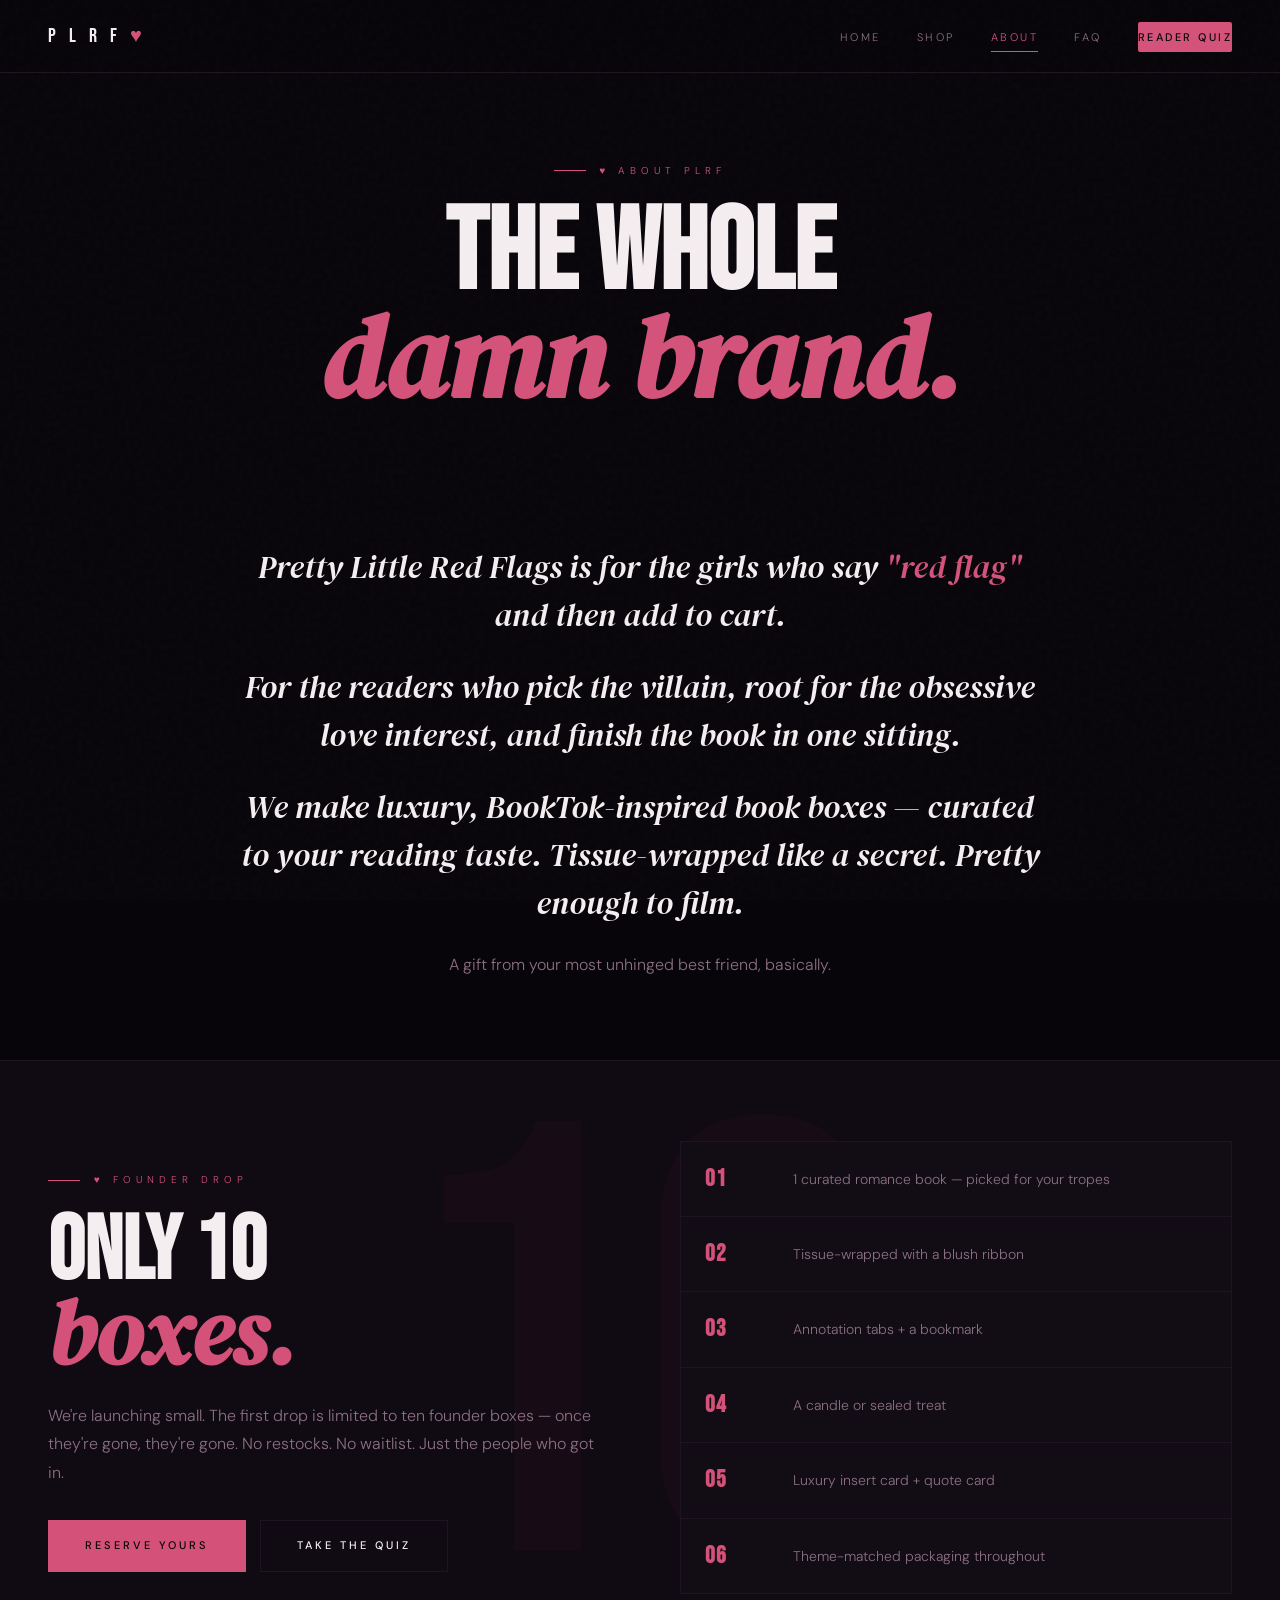
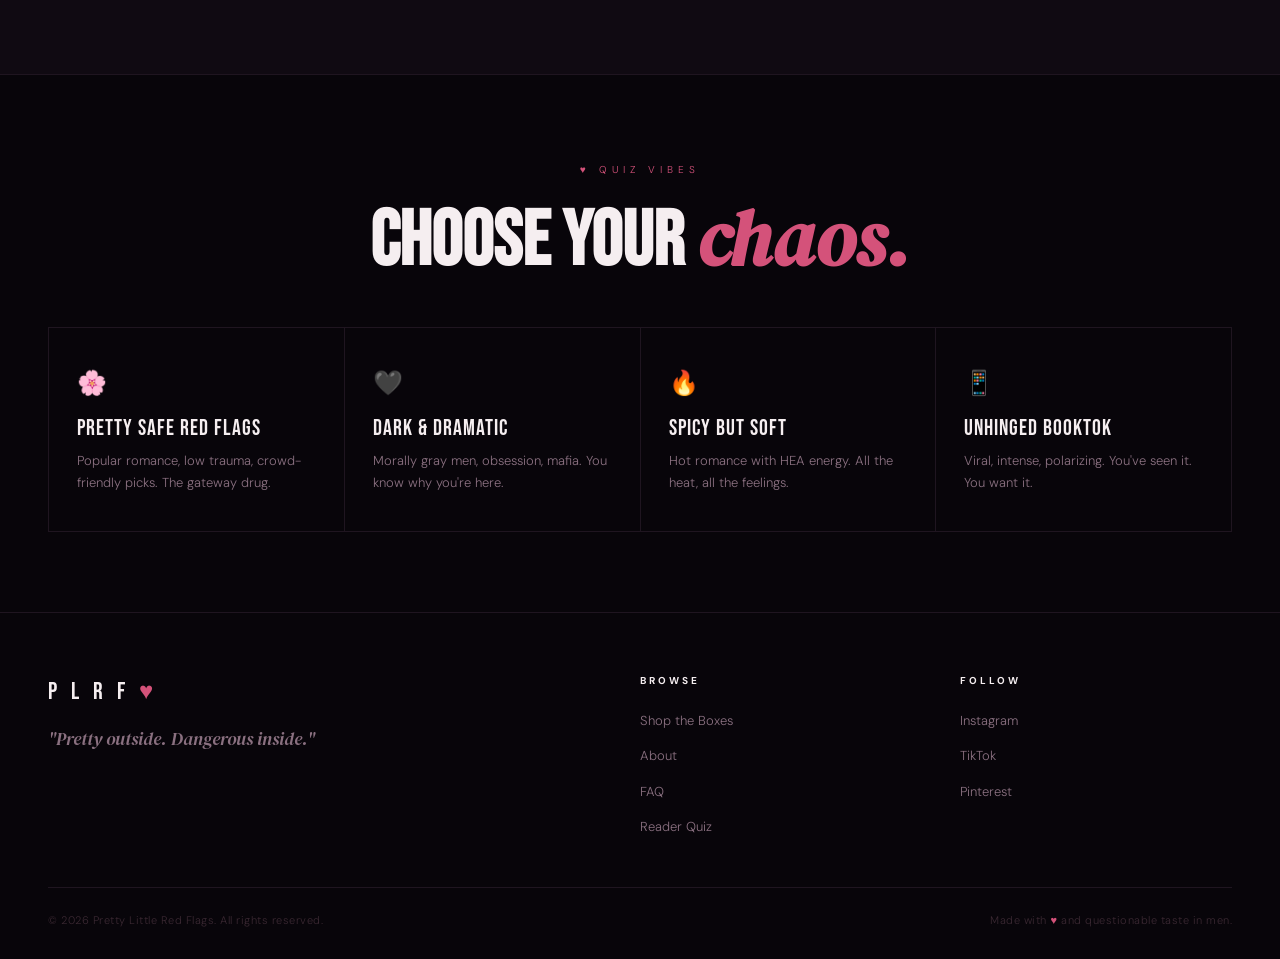
==== about.html @ 076de138 "Add files via upload" ====
<!DOCTYPE html>
<html lang="en">
<head>
<meta charset="UTF-8">
<meta name="viewport" content="width=device-width, initial-scale=1.0">
<title>About — Pretty Little Red Flags</title>
<link rel="preconnect" href="https://fonts.googleapis.com">
<link href="https://fonts.googleapis.com/css2?family=Bebas+Neue&family=DM+Serif+Display:ital@0;1&family=DM+Sans:wght@300;400;500&display=swap" rel="stylesheet">
<link rel="stylesheet" href="styles.css">
<style>
.page-head{
  padding:80px 48px 48px;
  text-align:center;
}
.page-head h1{
  font-family:'Bebas Neue',sans-serif;
  font-size:clamp(56px,9vw,130px);
  line-height:0.9;
  margin-bottom:20px;
}
.page-head h1 em{
  font-family:'DM Serif Display',serif;
  font-style:italic;
  color:var(--rose);
}

/* MANIFESTO */
.manifesto{
  padding:60px 48px 80px;
  max-width:900px;
  margin:0 auto;
  text-align:center;
}
.manifesto p{
  font-family:'DM Serif Display',serif;
  font-style:italic;
  font-size:clamp(22px,2.6vw,32px);
  line-height:1.5;
  color:var(--cream);
  margin-bottom:24px;
}
.manifesto p:last-child{
  margin-bottom:0;
  font-style:normal;
  font-family:'DM Sans',sans-serif;
  font-size:16px;
  color:var(--muted);
  line-height:1.8;
}
.manifesto .accent{color:var(--rose);}

/* FOUNDER DROP BLOCK */
.founder-drop{
  background:var(--deep);
  border-top:1px solid var(--border);
  border-bottom:1px solid var(--border);
  padding:80px 48px;
  position:relative;
  overflow:hidden;
}
.founder-drop::before{
  content:'10';
  position:absolute;
  top:50%;
  left:50%;
  transform:translate(-50%,-50%);
  font-family:'Bebas Neue',sans-serif;
  font-size:48vw;
  line-height:1;
  color:rgba(212,82,122,0.03);
  pointer-events:none;
  user-select:none;
}
.fd-grid{
  display:grid;
  grid-template-columns:1fr 1fr;
  gap:80px;
  align-items:center;
  max-width:1300px;
  margin:0 auto;
  position:relative;
  z-index:1;
}
.fd-left h2{
  font-family:'Bebas Neue',sans-serif;
  font-size:clamp(48px,7vw,100px);
  line-height:0.9;
  margin-bottom:24px;
}
.fd-left h2 em{
  font-family:'DM Serif Display',serif;
  font-style:italic;
  color:var(--rose);
}
.fd-left .eyebrow{margin-bottom:24px;}
.fd-right{
  display:flex;
  flex-direction:column;
  gap:0;
  background:var(--card);
  border:1px solid var(--border);
}
.fd-row{
  padding:18px 24px;
  border-bottom:1px solid var(--border);
  display:flex;
  align-items:center;
  gap:18px;
}
.fd-row:last-child{border-bottom:none;}
.fd-row strong{
  font-family:'Bebas Neue',sans-serif;
  font-size:24px;
  color:var(--rose);
  letter-spacing:1px;
  min-width:70px;
}
.fd-row span{font-size:14px;color:var(--muted);}
.fd-cta{
  margin-top:32px;
  display:flex;
  gap:14px;
  flex-wrap:wrap;
}

/* VIBES */
.vibes{
  padding:80px 48px;
  text-align:center;
}
.vibes-head{margin-bottom:48px;}
.vibes-head .eyebrow{justify-content:center;}
.vibes-head .eyebrow::before{display:none;}
.vibes-grid{
  display:grid;
  grid-template-columns:repeat(4,1fr);
  gap:1px;
  background:var(--border);
  border:1px solid var(--border);
  max-width:1300px;
  margin:0 auto;
}
.vibe{
  background:var(--black);
  padding:36px 28px;
  text-align:left;
  transition:background 0.3s;
}
.vibe:hover{background:var(--deep);}
.vibe-icon{font-size:24px;margin-bottom:16px;}
.vibe-name{
  font-family:'Bebas Neue',sans-serif;
  font-size:22px;
  letter-spacing:1px;
  color:var(--cream);
  margin-bottom:10px;
  line-height:1;
}
.vibe-desc{font-size:13px;color:var(--muted);line-height:1.7;}

@media(max-width:900px){
  .page-head{padding:60px 24px 36px;}
  .manifesto{padding:48px 24px 60px;}
  .founder-drop{padding:60px 24px;}
  .fd-grid{grid-template-columns:1fr;gap:40px;}
  .fd-cta{flex-direction:column;}
  .fd-cta .btn{width:100%;}
  .vibes{padding:60px 24px;}
  .vibes-grid{grid-template-columns:1fr 1fr;}
}
@media(max-width:540px){
  .vibes-grid{grid-template-columns:1fr;}
}
</style>
</head>
<body>

<!-- NAV -->
<nav>
  <a href="index.html" class="logo">P L R F <span>♥</span></a>
  <ul class="nav-links" id="navLinks">
    <li><a href="index.html">Home</a></li>
    <li><a href="shop.html">Shop</a></li>
    <li><a href="about.html" class="active">About</a></li>
    <li><a href="faq.html">FAQ</a></li>
    <li><a href="https://docs.google.com/forms/d/e/1FAIpQLScLwkp5CEnkWy2M5h3ANWMDHqJUSgfdDurWJd3l76dX6Gk52w/viewform" target="_blank" class="nav-cta">Reader Quiz</a></li>
  </ul>
  <div class="nav-burger" id="navBurger"><span></span><span></span><span></span></div>
</nav>

<main>

<!-- PAGE HEAD -->
<section class="page-head">
  <div class="eyebrow" style="justify-content:center;">♥ About PLRF</div>
  <h1>The whole<br><em>damn brand.</em></h1>
</section>

<!-- MANIFESTO -->
<section class="manifesto">
  <p>Pretty Little Red Flags is for the girls who say <span class="accent">"red flag"</span> and then add to cart.</p>
  <p>For the readers who pick the villain, root for the obsessive love interest, and finish the book in one sitting.</p>
  <p>We make luxury, BookTok-inspired book boxes — curated to your reading taste. Tissue-wrapped like a secret. Pretty enough to film.</p>
  <p>A gift from your most unhinged best friend, basically.</p>
</section>

<!-- FOUNDER DROP -->
<section class="founder-drop">
  <div class="fd-grid">
    <div class="fd-left">
      <div class="eyebrow">♥ Founder Drop</div>
      <h2>Only 10<br><em>boxes.</em></h2>
      <p class="lead">We're launching small. The first drop is limited to ten founder boxes — once they're gone, they're gone. No restocks. No waitlist. Just the people who got in.</p>
      <div class="fd-cta">
        <a href="shop.html" class="btn btn-rose">Reserve Yours</a>
        <a href="https://docs.google.com/forms/d/e/1FAIpQLScLwkp5CEnkWy2M5h3ANWMDHqJUSgfdDurWJd3l76dX6Gk52w/viewform" target="_blank" class="btn btn-line">Take the Quiz</a>
      </div>
    </div>
    <div class="fd-right">
      <div class="fd-row"><strong>01</strong><span>1 curated romance book — picked for your tropes</span></div>
      <div class="fd-row"><strong>02</strong><span>Tissue-wrapped with a blush ribbon</span></div>
      <div class="fd-row"><strong>03</strong><span>Annotation tabs + a bookmark</span></div>
      <div class="fd-row"><strong>04</strong><span>A candle or sealed treat</span></div>
      <div class="fd-row"><strong>05</strong><span>Luxury insert card + quote card</span></div>
      <div class="fd-row"><strong>06</strong><span>Theme-matched packaging throughout</span></div>
    </div>
  </div>
</section>

<!-- VIBES / QUIZ CATEGORIES -->
<section class="vibes">
  <div class="vibes-head">
    <div class="eyebrow">♥ Quiz Vibes</div>
    <h2 class="title">Choose your <em>chaos.</em></h2>
  </div>
  <div class="vibes-grid">
    <div class="vibe">
      <div class="vibe-icon">🌸</div>
      <div class="vibe-name">Pretty Safe Red Flags</div>
      <p class="vibe-desc">Popular romance, low trauma, crowd-friendly picks. The gateway drug.</p>
    </div>
    <div class="vibe">
      <div class="vibe-icon">🖤</div>
      <div class="vibe-name">Dark &amp; Dramatic</div>
      <p class="vibe-desc">Morally gray men, obsession, mafia. You know why you're here.</p>
    </div>
    <div class="vibe">
      <div class="vibe-icon">🔥</div>
      <div class="vibe-name">Spicy but Soft</div>
      <p class="vibe-desc">Hot romance with HEA energy. All the heat, all the feelings.</p>
    </div>
    <div class="vibe">
      <div class="vibe-icon">📱</div>
      <div class="vibe-name">Unhinged BookTok</div>
      <p class="vibe-desc">Viral, intense, polarizing. You've seen it. You want it.</p>
    </div>
  </div>
</section>

</main>

<!-- FOOTER -->
<footer>
  <div class="footer-top">
    <div>
      <div class="footer-logo">P L R F <span>♥</span></div>
      <p class="footer-tag">"Pretty outside. Dangerous inside."</p>
    </div>
    <div class="footer-col">
      <h4>Browse</h4>
      <ul>
        <li><a href="shop.html">Shop the Boxes</a></li>
        <li><a href="about.html">About</a></li>
        <li><a href="faq.html">FAQ</a></li>
        <li><a href="https://docs.google.com/forms/d/e/1FAIpQLScLwkp5CEnkWy2M5h3ANWMDHqJUSgfdDurWJd3l76dX6Gk52w/viewform" target="_blank">Reader Quiz</a></li>
      </ul>
    </div>
    <div class="footer-col">
      <h4>Follow</h4>
      <ul>
        <li><a href="https://instagram.com" target="_blank">Instagram</a></li>
        <li><a href="https://tiktok.com" target="_blank">TikTok</a></li>
        <li><a href="https://pinterest.com" target="_blank">Pinterest</a></li>
      </ul>
    </div>
  </div>
  <div class="footer-bottom">
    <p>© 2026 Pretty Little Red Flags. All rights reserved.</p>
    <p>Made with <span class="rose">♥</span> and questionable taste in men.</p>
  </div>
</footer>

<script>
  const burger = document.getElementById('navBurger');
  const links = document.getElementById('navLinks');
  burger?.addEventListener('click', () => {
    burger.classList.toggle('open');
    links.classList.toggle('open');
  });
</script>
</body>
</html>
---- styles.css ----
/* ════════════════════════════════════════════════
   PRETTY LITTLE RED FLAGS — Shared Design System
   ════════════════════════════════════════════════ */

*,*::before,*::after{margin:0;padding:0;box-sizing:border-box;}
:root{
  --black:#08050a;
  --deep:#100a12;
  --rose:#d4527a;
  --hot:#e8688a;
  --blush:#f2b8c8;
  --gold:#c8a055;
  --cream:#f5eef0;
  --muted:#8a7080;
  --border:#1f1520;
  --card:#120c14;
}
html{scroll-behavior:smooth;}
body{
  background:var(--black);
  color:var(--cream);
  font-family:'DM Sans',sans-serif;
  font-weight:300;
  overflow-x:hidden;
  line-height:1.6;
  min-height:100vh;
  display:flex;
  flex-direction:column;
}

/* grain */
body::after{
  content:'';
  position:fixed;
  inset:0;
  background-image:url("data:image/svg+xml,%3Csvg viewBox='0 0 200 200' xmlns='http://www.w3.org/2000/svg'%3E%3Cfilter id='n'%3E%3CfeTurbulence type='fractalNoise' baseFrequency='0.85' numOctaves='4' stitchTiles='stitch'/%3E%3C/filter%3E%3Crect width='100%25' height='100%25' filter='url(%23n)' opacity='0.025'/%3E%3C/svg%3E");
  pointer-events:none;
  z-index:9999;
}

a{color:inherit;text-decoration:none;}

/* ── NAV ── */
nav{
  position:sticky;
  top:0;
  z-index:500;
  padding:20px 48px;
  display:flex;
  justify-content:space-between;
  align-items:center;
  background:rgba(8,5,10,0.92);
  backdrop-filter:blur(12px);
  border-bottom:1px solid var(--border);
}
.logo{
  font-family:'Bebas Neue',sans-serif;
  font-size:20px;
  letter-spacing:5px;
  color:var(--cream);
}
.logo span{color:var(--rose);}
.nav-links{
  display:flex;
  list-style:none;
  gap:36px;
  align-items:center;
}
.nav-links a{
  font-size:11px;
  letter-spacing:2.5px;
  text-transform:uppercase;
  color:var(--muted);
  transition:color 0.3s;
  position:relative;
  padding:8px 0;
}
.nav-links a:hover{color:var(--cream);}
.nav-links a.active{color:var(--rose);}
.nav-links a.active::after{
  content:'';
  position:absolute;
  bottom:0;
  left:0;
  right:0;
  height:1px;
  background:var(--rose);
}
.nav-cta{
  background:var(--rose);
  color:var(--black)!important;
  padding:11px 24px;
  font-weight:500;
  border-radius:2px;
  transition:background 0.3s;
}
.nav-cta:hover{background:var(--hot);}
.nav-burger{display:none;flex-direction:column;gap:5px;cursor:pointer;padding:8px;}
.nav-burger span{width:24px;height:1.5px;background:var(--cream);transition:all 0.3s;}

/* main */
main{flex:1;}

/* ── BUTTONS ── */
.btn{
  display:inline-block;
  padding:16px 36px;
  font-size:11px;
  letter-spacing:3px;
  text-transform:uppercase;
  font-weight:500;
  transition:all 0.3s;
  cursor:pointer;
  border:1.5px solid;
  font-family:'DM Sans',sans-serif;
  text-align:center;
}
.btn-rose{background:var(--rose);color:var(--black);border-color:var(--rose);}
.btn-rose:hover{background:transparent;color:var(--rose);}
.btn-line{background:transparent;color:var(--cream);border-color:var(--border);}
.btn-line:hover{border-color:var(--cream);}
.btn-gold{background:var(--gold);color:var(--black);border-color:var(--gold);}
.btn-gold:hover{background:transparent;color:var(--gold);}

/* ── SECTION & TYPE ── */
.eyebrow{
  font-size:10px;
  letter-spacing:5px;
  text-transform:uppercase;
  color:var(--rose);
  display:inline-flex;
  align-items:center;
  gap:14px;
  margin-bottom:24px;
}
.eyebrow::before{
  content:'';
  width:32px;
  height:1px;
  background:var(--rose);
  display:inline-block;
}
h1.display{
  font-family:'Bebas Neue',sans-serif;
  font-size:clamp(60px,11vw,180px);
  line-height:0.9;
  letter-spacing:-1px;
}
h1.display em{
  font-family:'DM Serif Display',serif;
  font-style:italic;
  color:var(--rose);
  display:block;
}
h2.title{
  font-family:'Bebas Neue',sans-serif;
  font-size:clamp(40px,6vw,80px);
  line-height:0.95;
  margin-bottom:20px;
}
h2.title em{
  font-family:'DM Serif Display',serif;
  font-style:italic;
  color:var(--rose);
}
.lead{
  font-size:16px;
  line-height:1.8;
  color:var(--muted);
  max-width:560px;
}
.lead strong{color:var(--cream);font-weight:400;}

/* ── FOOTER ── */
footer{
  border-top:1px solid var(--border);
  padding:60px 48px 30px;
  margin-top:auto;
}
.footer-top{
  display:grid;
  grid-template-columns:2fr 1fr 1fr;
  gap:48px;
  margin-bottom:48px;
}
.footer-logo{
  font-family:'Bebas Neue',sans-serif;
  font-size:24px;
  letter-spacing:5px;
  color:var(--cream);
  margin-bottom:14px;
}
.footer-logo span{color:var(--rose);}
.footer-tag{
  font-family:'DM Serif Display',serif;
  font-style:italic;
  font-size:18px;
  color:var(--muted);
  max-width:300px;
}
.footer-col h4{
  font-size:10px;
  letter-spacing:3px;
  text-transform:uppercase;
  color:var(--cream);
  margin-bottom:18px;
}
.footer-col ul{list-style:none;display:flex;flex-direction:column;gap:10px;}
.footer-col a{
  color:var(--muted);
  font-size:13px;
  transition:color 0.3s;
}
.footer-col a:hover{color:var(--cream);}
.footer-bottom{
  display:flex;
  justify-content:space-between;
  align-items:center;
  padding-top:24px;
  border-top:1px solid var(--border);
}
.footer-bottom p{
  font-size:11px;
  color:#3a2832;
  letter-spacing:0.5px;
}
.footer-bottom .rose{color:var(--rose);}

/* ── REVEAL ── */
.reveal{opacity:0;transform:translateY(28px);transition:opacity 0.8s ease,transform 0.8s ease;}
.reveal.visible{opacity:1;transform:translateY(0);}

/* ── RESPONSIVE ── */
@media(max-width:900px){
  nav{padding:16px 24px;}
  .nav-links{
    position:absolute;
    top:100%;
    left:0;
    right:0;
    background:var(--black);
    flex-direction:column;
    padding:0;
    gap:0;
    border-bottom:1px solid var(--border);
    transform:translateY(-100%);
    opacity:0;
    pointer-events:none;
    transition:all 0.3s;
  }
  .nav-links.open{transform:translateY(0);opacity:1;pointer-events:auto;}
  .nav-links li{width:100%;border-bottom:1px solid var(--border);}
  .nav-links li:last-child{border-bottom:none;}
  .nav-links a{display:block;padding:18px 24px;}
  .nav-links a.active::after{display:none;}
  .nav-cta{background:transparent!important;color:var(--rose)!important;padding:18px 24px!important;border-radius:0;}
  .nav-burger{display:flex;}
  .nav-burger.open span:nth-child(1){transform:rotate(45deg) translate(5px,5px);}
  .nav-burger.open span:nth-child(2){opacity:0;}
  .nav-burger.open span:nth-child(3){transform:rotate(-45deg) translate(5px,-5px);}

  footer{padding:48px 24px 24px;}
  .footer-top{grid-template-columns:1fr;gap:36px;}
  .footer-bottom{flex-direction:column;gap:12px;text-align:center;}

  h1.display{font-size:clamp(48px,13vw,84px);}
  h2.title{font-size:clamp(36px,8vw,56px);}
}
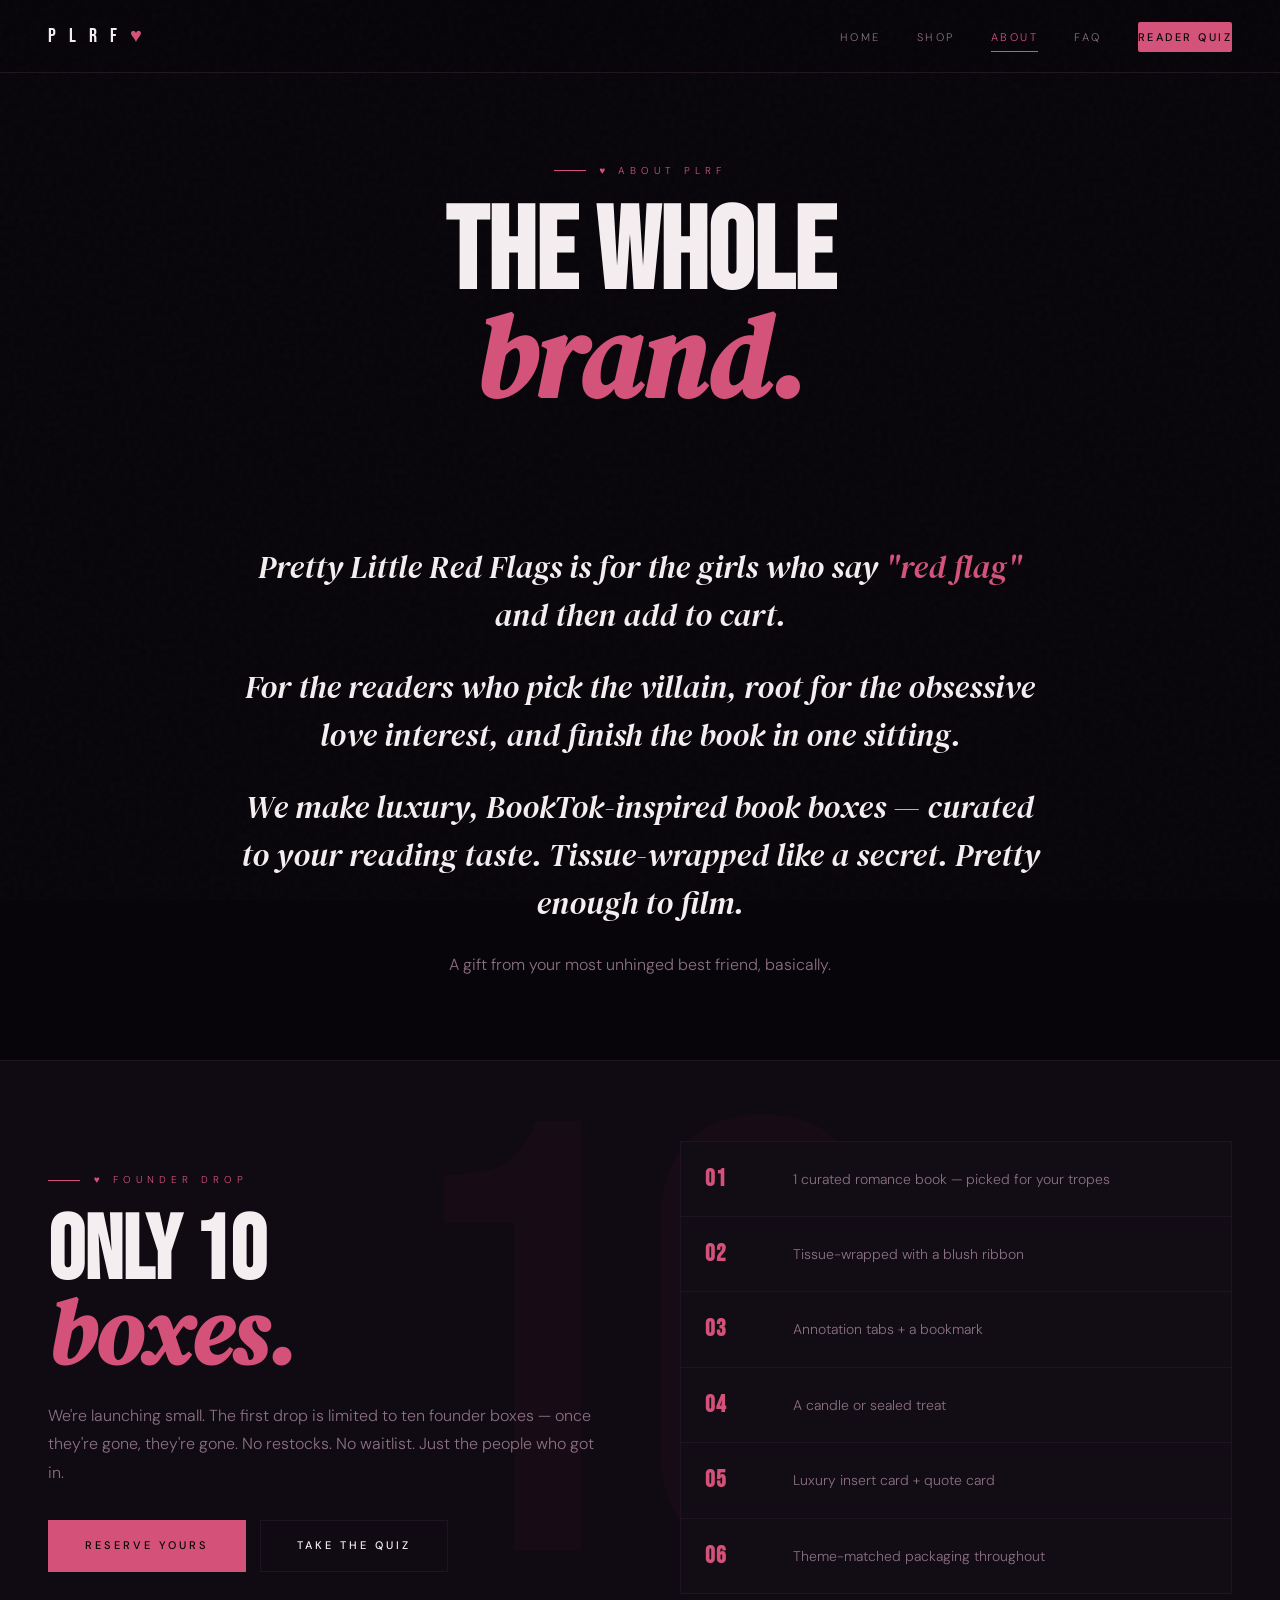
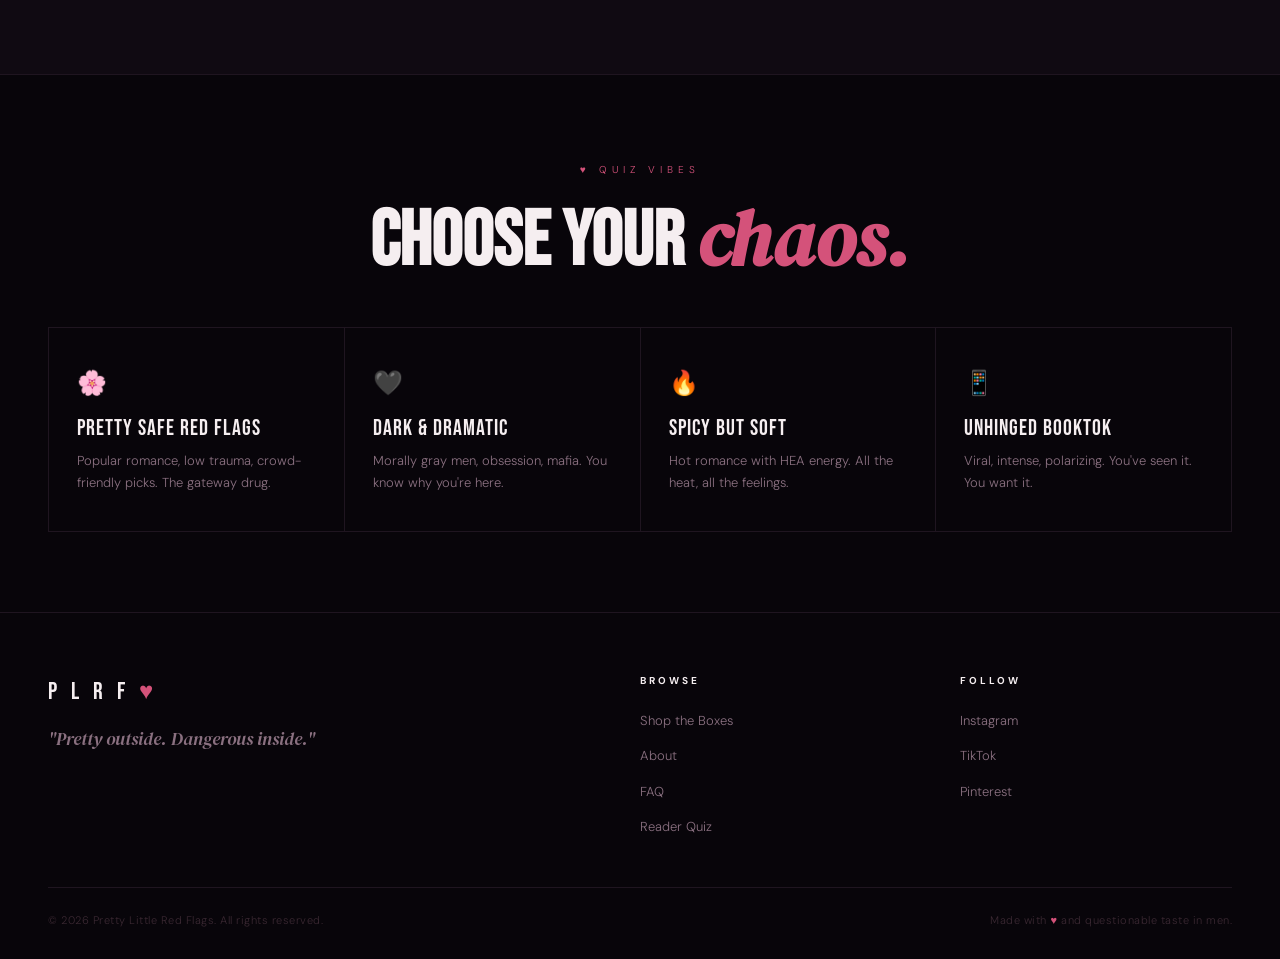
==== commit d4a0dd4c: "Add files via upload" ====
--- a/about.html
+++ b/about.html
@@ -193,7 +193,7 @@
 <!-- PAGE HEAD -->
 <section class="page-head">
   <div class="eyebrow" style="justify-content:center;">♥ About PLRF</div>
-  <h1>The whole<br><em>damn brand.</em></h1>
+  <h1>The whole<br><em>brand.</em></h1>
 </section>
 
 <!-- MANIFESTO -->
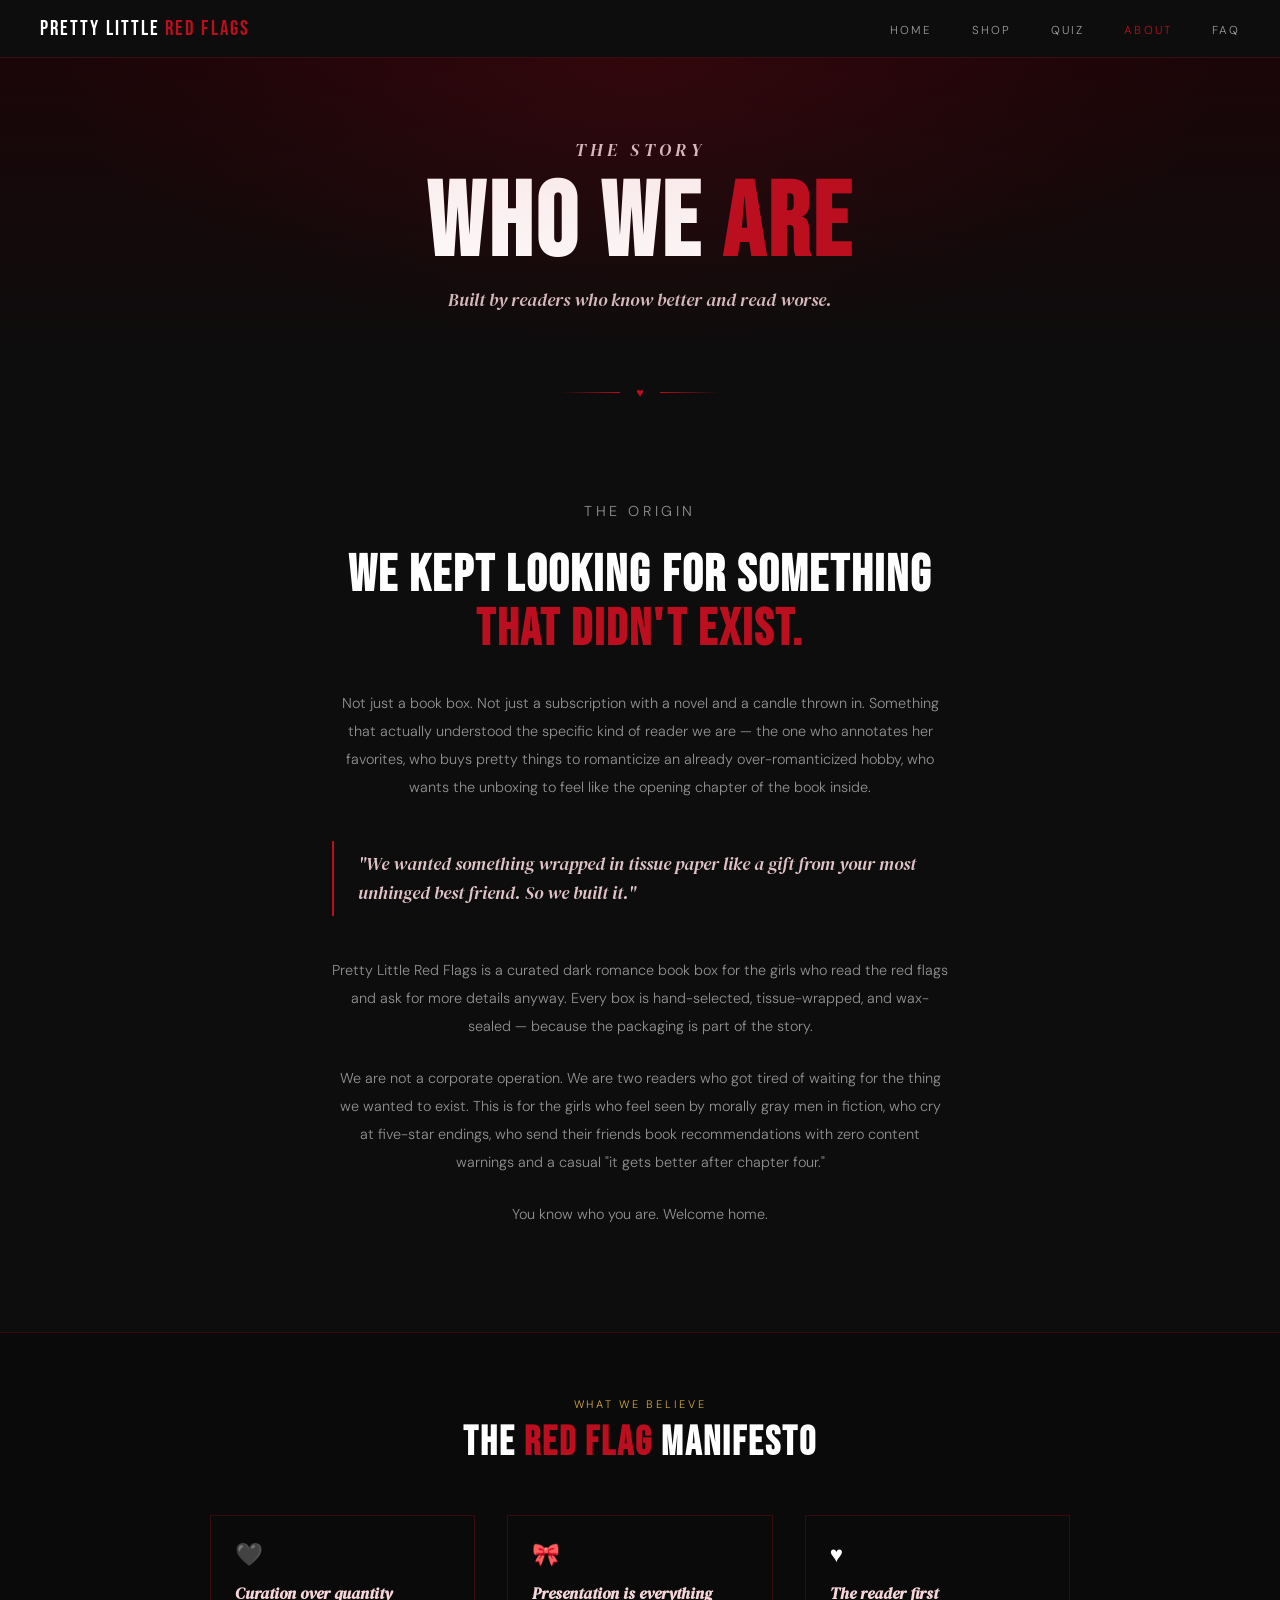
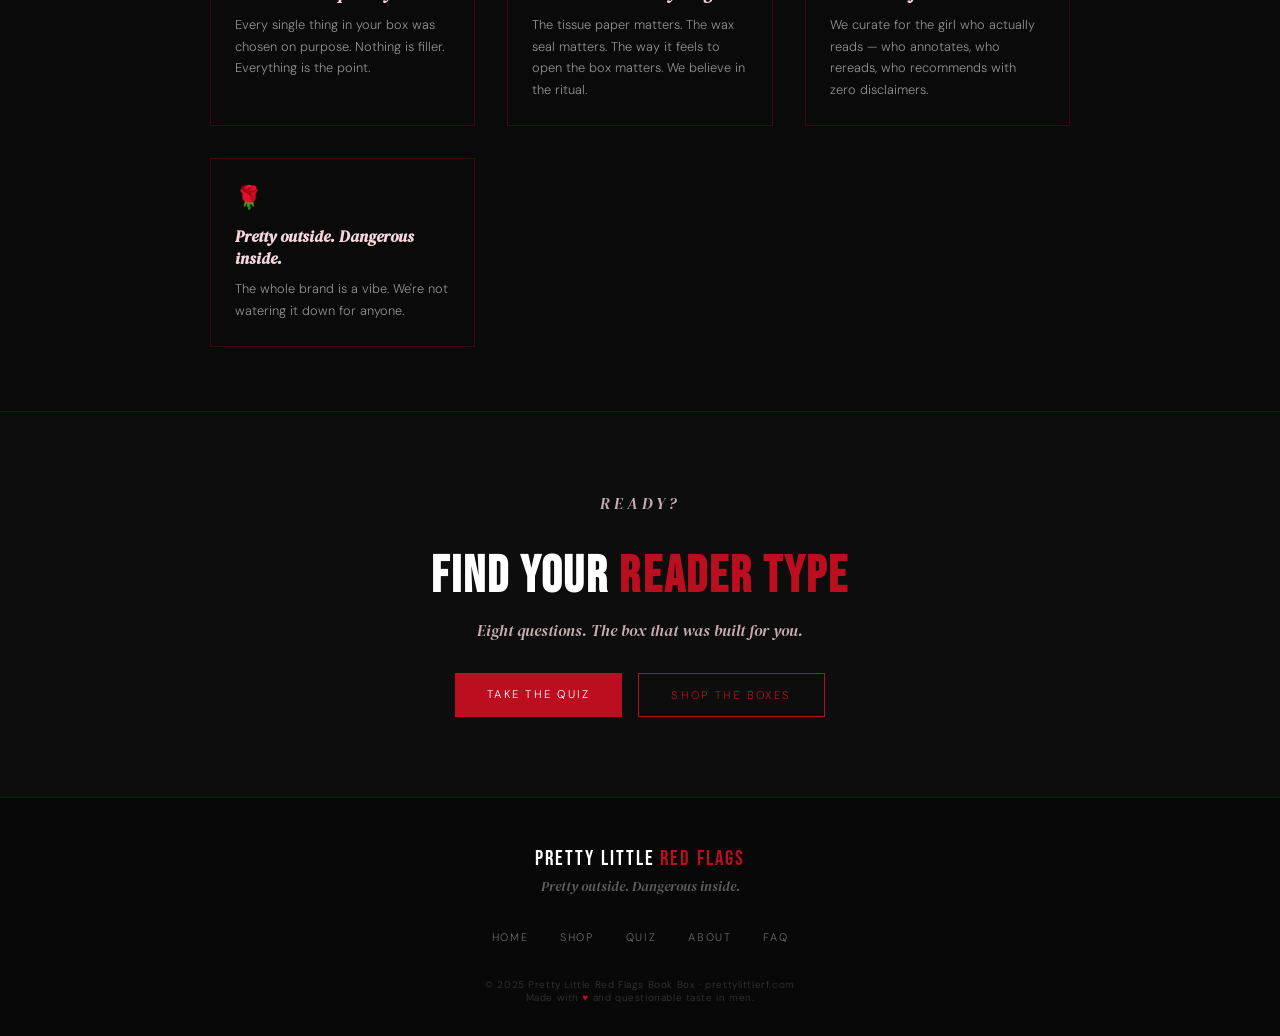
==== commit 441d2e48: "Add files via upload" ====
--- a/about.html
+++ b/about.html
@@ -1,293 +1,247 @@
 <!DOCTYPE html>
 <html lang="en">
 <head>
-<meta charset="UTF-8">
-<meta name="viewport" content="width=device-width, initial-scale=1.0">
-<title>About — Pretty Little Red Flags</title>
-<link rel="preconnect" href="https://fonts.googleapis.com">
-<link href="https://fonts.googleapis.com/css2?family=Bebas+Neue&family=DM+Serif+Display:ital@0;1&family=DM+Sans:wght@300;400;500&display=swap" rel="stylesheet">
-<link rel="stylesheet" href="styles.css">
-<style>
-.page-head{
-  padding:80px 48px 48px;
-  text-align:center;
-}
-.page-head h1{
-  font-family:'Bebas Neue',sans-serif;
-  font-size:clamp(56px,9vw,130px);
-  line-height:0.9;
-  margin-bottom:20px;
-}
-.page-head h1 em{
-  font-family:'DM Serif Display',serif;
-  font-style:italic;
-  color:var(--rose);
-}
-
-/* MANIFESTO */
-.manifesto{
-  padding:60px 48px 80px;
-  max-width:900px;
-  margin:0 auto;
-  text-align:center;
-}
-.manifesto p{
-  font-family:'DM Serif Display',serif;
-  font-style:italic;
-  font-size:clamp(22px,2.6vw,32px);
-  line-height:1.5;
-  color:var(--cream);
-  margin-bottom:24px;
-}
-.manifesto p:last-child{
-  margin-bottom:0;
-  font-style:normal;
-  font-family:'DM Sans',sans-serif;
-  font-size:16px;
-  color:var(--muted);
-  line-height:1.8;
-}
-.manifesto .accent{color:var(--rose);}
-
-/* FOUNDER DROP BLOCK */
-.founder-drop{
-  background:var(--deep);
-  border-top:1px solid var(--border);
-  border-bottom:1px solid var(--border);
-  padding:80px 48px;
-  position:relative;
-  overflow:hidden;
-}
-.founder-drop::before{
-  content:'10';
-  position:absolute;
-  top:50%;
-  left:50%;
-  transform:translate(-50%,-50%);
-  font-family:'Bebas Neue',sans-serif;
-  font-size:48vw;
-  line-height:1;
-  color:rgba(212,82,122,0.03);
-  pointer-events:none;
-  user-select:none;
-}
-.fd-grid{
-  display:grid;
-  grid-template-columns:1fr 1fr;
-  gap:80px;
-  align-items:center;
-  max-width:1300px;
-  margin:0 auto;
-  position:relative;
-  z-index:1;
-}
-.fd-left h2{
-  font-family:'Bebas Neue',sans-serif;
-  font-size:clamp(48px,7vw,100px);
-  line-height:0.9;
-  margin-bottom:24px;
-}
-.fd-left h2 em{
-  font-family:'DM Serif Display',serif;
-  font-style:italic;
-  color:var(--rose);
-}
-.fd-left .eyebrow{margin-bottom:24px;}
-.fd-right{
-  display:flex;
-  flex-direction:column;
-  gap:0;
-  background:var(--card);
-  border:1px solid var(--border);
-}
-.fd-row{
-  padding:18px 24px;
-  border-bottom:1px solid var(--border);
-  display:flex;
-  align-items:center;
-  gap:18px;
-}
-.fd-row:last-child{border-bottom:none;}
-.fd-row strong{
-  font-family:'Bebas Neue',sans-serif;
-  font-size:24px;
-  color:var(--rose);
-  letter-spacing:1px;
-  min-width:70px;
-}
-.fd-row span{font-size:14px;color:var(--muted);}
-.fd-cta{
-  margin-top:32px;
-  display:flex;
-  gap:14px;
-  flex-wrap:wrap;
-}
-
-/* VIBES */
-.vibes{
-  padding:80px 48px;
-  text-align:center;
-}
-.vibes-head{margin-bottom:48px;}
-.vibes-head .eyebrow{justify-content:center;}
-.vibes-head .eyebrow::before{display:none;}
-.vibes-grid{
-  display:grid;
-  grid-template-columns:repeat(4,1fr);
-  gap:1px;
-  background:var(--border);
-  border:1px solid var(--border);
-  max-width:1300px;
-  margin:0 auto;
-}
-.vibe{
-  background:var(--black);
-  padding:36px 28px;
-  text-align:left;
-  transition:background 0.3s;
-}
-.vibe:hover{background:var(--deep);}
-.vibe-icon{font-size:24px;margin-bottom:16px;}
-.vibe-name{
-  font-family:'Bebas Neue',sans-serif;
-  font-size:22px;
-  letter-spacing:1px;
-  color:var(--cream);
-  margin-bottom:10px;
-  line-height:1;
-}
-.vibe-desc{font-size:13px;color:var(--muted);line-height:1.7;}
-
-@media(max-width:900px){
-  .page-head{padding:60px 24px 36px;}
-  .manifesto{padding:48px 24px 60px;}
-  .founder-drop{padding:60px 24px;}
-  .fd-grid{grid-template-columns:1fr;gap:40px;}
-  .fd-cta{flex-direction:column;}
-  .fd-cta .btn{width:100%;}
-  .vibes{padding:60px 24px;}
-  .vibes-grid{grid-template-columns:1fr 1fr;}
-}
-@media(max-width:540px){
-  .vibes-grid{grid-template-columns:1fr;}
-}
-</style>
+  <meta charset="UTF-8" />
+  <meta name="viewport" content="width=device-width, initial-scale=1.0" />
+  <title>About | Pretty Little Red Flags Book Box</title>
+  <link href="https://fonts.googleapis.com/css2?family=Bebas+Neue&family=DM+Serif+Display:ital@0;1&family=DM+Sans:wght@300;400;500&display=swap" rel="stylesheet" />
+  <link rel="stylesheet" href="styles.css" />
+  <style>
+    .about-hero {
+      padding: 5rem 2rem 3.5rem;
+      text-align: center;
+      background: linear-gradient(180deg, #1a0508 0%, var(--noir) 100%);
+      position: relative;
+    }
+    .about-hero::before {
+      content: '';
+      position: absolute;
+      inset: 0;
+      background: radial-gradient(ellipse at 50% 0%, rgba(187,14,30,0.15) 0%, transparent 65%);
+      pointer-events: none;
+    }
+    .about-hero h1 {
+      font-family: 'Bebas Neue', sans-serif;
+      font-size: clamp(3.5rem, 9vw, 6.5rem);
+      line-height: 0.95;
+      letter-spacing: 0.03em;
+      margin-bottom: 0.8rem;
+    }
+    .about-hero h1 span { color: var(--crimson); }
+    .about-hero p {
+      font-family: 'DM Serif Display', serif;
+      font-style: italic;
+      color: var(--blush);
+      font-size: 1.1rem;
+      opacity: 0.85;
+    }
+
+    /* MANIFESTO */
+    .manifesto {
+      max-width: 680px;
+      margin: 0 auto;
+      padding: 5rem 2rem;
+      text-align: center;
+    }
+    .manifesto h2 {
+      font-family: 'Bebas Neue', sans-serif;
+      font-size: clamp(2rem, 5vw, 3.2rem);
+      letter-spacing: 0.04em;
+      margin-bottom: 2rem;
+      line-height: 1.05;
+    }
+    .manifesto h2 span { color: var(--crimson); }
+    .manifesto p {
+      font-size: 0.9rem;
+      color: var(--gray);
+      line-height: 1.95;
+      margin-bottom: 1.5rem;
+    }
+    .manifesto .pull-quote {
+      border-left: 2px solid var(--crimson);
+      margin: 2.5rem 0;
+      padding: 0.5rem 1.5rem;
+      text-align: left;
+    }
+    .manifesto .pull-quote p {
+      font-family: 'DM Serif Display', serif;
+      font-style: italic;
+      font-size: 1.15rem;
+      color: var(--blush);
+      line-height: 1.6;
+      margin: 0;
+      opacity: 0.9;
+    }
+
+    /* VALUES STRIP */
+    .values-strip {
+      background: #0a0a0a;
+      border-top: 1px solid var(--border);
+      border-bottom: 1px solid var(--border);
+      padding: 4rem 2rem;
+    }
+    .values-strip h2 {
+      font-family: 'Bebas Neue', sans-serif;
+      font-size: clamp(1.8rem, 4vw, 2.5rem);
+      letter-spacing: 0.05em;
+      text-align: center;
+      margin-bottom: 3rem;
+    }
+    .values-strip h2 span { color: var(--crimson); }
+    .values-grid {
+      display: grid;
+      grid-template-columns: repeat(auto-fit, minmax(220px, 1fr));
+      gap: 2rem;
+      max-width: 860px;
+      margin: 0 auto;
+    }
+    .value-item {
+      padding: 1.5rem;
+      border: 1px solid var(--border);
+    }
+    .value-item .icon {
+      font-size: 1.4rem;
+      margin-bottom: 0.8rem;
+    }
+    .value-item h3 {
+      font-family: 'DM Serif Display', serif;
+      font-style: italic;
+      font-size: 1rem;
+      margin-bottom: 0.6rem;
+      color: var(--blush);
+    }
+    .value-item p {
+      font-size: 0.8rem;
+      color: var(--gray);
+      line-height: 1.7;
+    }
+
+    /* CTA */
+    .about-cta {
+      padding: 5rem 2rem;
+      text-align: center;
+    }
+    .about-cta h2 {
+      font-family: 'Bebas Neue', sans-serif;
+      font-size: clamp(2rem, 5vw, 3.2rem);
+      letter-spacing: 0.04em;
+      margin-bottom: 0.8rem;
+    }
+    .about-cta h2 span { color: var(--crimson); }
+    .about-cta p {
+      font-family: 'DM Serif Display', serif;
+      font-style: italic;
+      color: var(--blush);
+      font-size: 1rem;
+      margin-bottom: 2rem;
+      opacity: 0.8;
+    }
+    .cta-pair {
+      display: flex;
+      gap: 1rem;
+      justify-content: center;
+      flex-wrap: wrap;
+    }
+
+    @media (max-width: 640px) {
+      .about-hero { padding: 3rem 1.25rem 2rem; }
+      .manifesto { padding: 3.5rem 1.25rem; }
+      .values-strip { padding: 3rem 1.25rem; }
+      .about-cta { padding: 3.5rem 1.25rem; }
+    }
+  </style>
 </head>
 <body>
 
-<!-- NAV -->
 <nav>
-  <a href="index.html" class="logo">P L R F <span>♥</span></a>
+  <a href="index.html" class="nav-logo">Pretty Little <span>Red Flags</span></a>
+  <button class="burger" id="navBurger" aria-label="Menu">
+    <span></span><span></span><span></span>
+  </button>
   <ul class="nav-links" id="navLinks">
     <li><a href="index.html">Home</a></li>
     <li><a href="shop.html">Shop</a></li>
+    <li><a href="quiz.html">Quiz</a></li>
     <li><a href="about.html" class="active">About</a></li>
     <li><a href="faq.html">FAQ</a></li>
-    <li><a href="https://docs.google.com/forms/d/e/1FAIpQLScLwkp5CEnkWy2M5h3ANWMDHqJUSgfdDurWJd3l76dX6Gk52w/viewform" target="_blank" class="nav-cta">Reader Quiz</a></li>
   </ul>
-  <div class="nav-burger" id="navBurger"><span></span><span></span><span></span></div>
 </nav>
 
-<main>
-
-<!-- PAGE HEAD -->
-<section class="page-head">
-  <div class="eyebrow" style="justify-content:center;">♥ About PLRF</div>
-  <h1>The whole<br><em>brand.</em></h1>
-</section>
-
-<!-- MANIFESTO -->
+<section class="about-hero">
+  <p class="section-eyebrow">The Story</p>
+  <h1>Who We <span>Are</span></h1>
+  <p>Built by readers who know better and read worse.</p>
+</section>
+
+<div class="divider"><div class="divider-line"></div><span class="divider-icon">♥</span><div class="divider-line right"></div></div>
+
 <section class="manifesto">
-  <p>Pretty Little Red Flags is for the girls who say <span class="accent">"red flag"</span> and then add to cart.</p>
-  <p>For the readers who pick the villain, root for the obsessive love interest, and finish the book in one sitting.</p>
-  <p>We make luxury, BookTok-inspired book boxes — curated to your reading taste. Tissue-wrapped like a secret. Pretty enough to film.</p>
-  <p>A gift from your most unhinged best friend, basically.</p>
-</section>
-
-<!-- FOUNDER DROP -->
-<section class="founder-drop">
-  <div class="fd-grid">
-    <div class="fd-left">
-      <div class="eyebrow">♥ Founder Drop</div>
-      <h2>Only 10<br><em>boxes.</em></h2>
-      <p class="lead">We're launching small. The first drop is limited to ten founder boxes — once they're gone, they're gone. No restocks. No waitlist. Just the people who got in.</p>
-      <div class="fd-cta">
-        <a href="shop.html" class="btn btn-rose">Reserve Yours</a>
-        <a href="https://docs.google.com/forms/d/e/1FAIpQLScLwkp5CEnkWy2M5h3ANWMDHqJUSgfdDurWJd3l76dX6Gk52w/viewform" target="_blank" class="btn btn-line">Take the Quiz</a>
-      </div>
-    </div>
-    <div class="fd-right">
-      <div class="fd-row"><strong>01</strong><span>1 curated romance book — picked for your tropes</span></div>
-      <div class="fd-row"><strong>02</strong><span>Tissue-wrapped with a blush ribbon</span></div>
-      <div class="fd-row"><strong>03</strong><span>Annotation tabs + a bookmark</span></div>
-      <div class="fd-row"><strong>04</strong><span>A candle or sealed treat</span></div>
-      <div class="fd-row"><strong>05</strong><span>Luxury insert card + quote card</span></div>
-      <div class="fd-row"><strong>06</strong><span>Theme-matched packaging throughout</span></div>
-    </div>
+  <p class="section-eyebrow">The Origin</p>
+  <h2>We kept looking for something<br/><span>that didn't exist.</span></h2>
+
+  <p>Not just a book box. Not just a subscription with a novel and a candle thrown in. Something that actually understood the specific kind of reader we are — the one who annotates her favorites, who buys pretty things to romanticize an already over-romanticized hobby, who wants the unboxing to feel like the opening chapter of the book inside.</p>
+
+  <div class="pull-quote">
+    <p>"We wanted something wrapped in tissue paper like a gift from your most unhinged best friend. So we built it."</p>
   </div>
-</section>
-
-<!-- VIBES / QUIZ CATEGORIES -->
-<section class="vibes">
-  <div class="vibes-head">
-    <div class="eyebrow">♥ Quiz Vibes</div>
-    <h2 class="title">Choose your <em>chaos.</em></h2>
+
+  <p>Pretty Little Red Flags is a curated dark romance book box for the girls who read the red flags and ask for more details anyway. Every box is hand-selected, tissue-wrapped, and wax-sealed — because the packaging is part of the story.</p>
+
+  <p>We are not a corporate operation. We are two readers who got tired of waiting for the thing we wanted to exist. This is for the girls who feel seen by morally gray men in fiction, who cry at five-star endings, who send their friends book recommendations with zero content warnings and a casual "it gets better after chapter four."</p>
+
+  <p>You know who you are. Welcome home.</p>
+</section>
+
+<!-- VALUES -->
+<section class="values-strip">
+  <p class="section-eyebrow" style="text-align:center;margin-bottom:0.5rem;">What We Believe</p>
+  <h2>The <span>Red Flag</span> Manifesto</h2>
+  <div class="values-grid">
+    <div class="value-item">
+      <div class="icon">🖤</div>
+      <h3>Curation over quantity</h3>
+      <p>Every single thing in your box was chosen on purpose. Nothing is filler. Everything is the point.</p>
+    </div>
+    <div class="value-item">
+      <div class="icon">🎀</div>
+      <h3>Presentation is everything</h3>
+      <p>The tissue paper matters. The wax seal matters. The way it feels to open the box matters. We believe in the ritual.</p>
+    </div>
+    <div class="value-item">
+      <div class="icon">♥</div>
+      <h3>The reader first</h3>
+      <p>We curate for the girl who actually reads — who annotates, who rereads, who recommends with zero disclaimers.</p>
+    </div>
+    <div class="value-item">
+      <div class="icon">🌹</div>
+      <h3>Pretty outside. Dangerous inside.</h3>
+      <p>The whole brand is a vibe. We're not watering it down for anyone.</p>
+    </div>
   </div>
-  <div class="vibes-grid">
-    <div class="vibe">
-      <div class="vibe-icon">🌸</div>
-      <div class="vibe-name">Pretty Safe Red Flags</div>
-      <p class="vibe-desc">Popular romance, low trauma, crowd-friendly picks. The gateway drug.</p>
-    </div>
-    <div class="vibe">
-      <div class="vibe-icon">🖤</div>
-      <div class="vibe-name">Dark &amp; Dramatic</div>
-      <p class="vibe-desc">Morally gray men, obsession, mafia. You know why you're here.</p>
-    </div>
-    <div class="vibe">
-      <div class="vibe-icon">🔥</div>
-      <div class="vibe-name">Spicy but Soft</div>
-      <p class="vibe-desc">Hot romance with HEA energy. All the heat, all the feelings.</p>
-    </div>
-    <div class="vibe">
-      <div class="vibe-icon">📱</div>
-      <div class="vibe-name">Unhinged BookTok</div>
-      <p class="vibe-desc">Viral, intense, polarizing. You've seen it. You want it.</p>
-    </div>
+</section>
+
+<!-- CTA -->
+<section class="about-cta">
+  <p class="section-eyebrow">Ready?</p>
+  <h2>Find Your <span>Reader Type</span></h2>
+  <p>Eight questions. The box that was built for you.</p>
+  <div class="cta-pair">
+    <a href="quiz.html" class="btn-primary">Take the Quiz</a>
+    <a href="shop.html" class="btn-line">Shop the Boxes</a>
   </div>
 </section>
 
-</main>
-
-<!-- FOOTER -->
 <footer>
-  <div class="footer-top">
-    <div>
-      <div class="footer-logo">P L R F <span>♥</span></div>
-      <p class="footer-tag">"Pretty outside. Dangerous inside."</p>
-    </div>
-    <div class="footer-col">
-      <h4>Browse</h4>
-      <ul>
-        <li><a href="shop.html">Shop the Boxes</a></li>
-        <li><a href="about.html">About</a></li>
-        <li><a href="faq.html">FAQ</a></li>
-        <li><a href="https://docs.google.com/forms/d/e/1FAIpQLScLwkp5CEnkWy2M5h3ANWMDHqJUSgfdDurWJd3l76dX6Gk52w/viewform" target="_blank">Reader Quiz</a></li>
-      </ul>
-    </div>
-    <div class="footer-col">
-      <h4>Follow</h4>
-      <ul>
-        <li><a href="https://instagram.com" target="_blank">Instagram</a></li>
-        <li><a href="https://tiktok.com" target="_blank">TikTok</a></li>
-        <li><a href="https://pinterest.com" target="_blank">Pinterest</a></li>
-      </ul>
-    </div>
-  </div>
-  <div class="footer-bottom">
-    <p>© 2026 Pretty Little Red Flags. All rights reserved.</p>
-    <p>Made with <span class="rose">♥</span> and questionable taste in men.</p>
-  </div>
+  <div class="footer-logo">Pretty Little <span>Red Flags</span></div>
+  <p class="footer-tagline">Pretty outside. Dangerous inside.</p>
+  <ul class="footer-links">
+    <li><a href="index.html">Home</a></li>
+    <li><a href="shop.html">Shop</a></li>
+    <li><a href="quiz.html">Quiz</a></li>
+    <li><a href="about.html">About</a></li>
+    <li><a href="faq.html">FAQ</a></li>
+  </ul>
+  <p class="footer-copy">© 2025 Pretty Little Red Flags Book Box · prettylittlerf.com<br/>Made with <span class="rose">♥</span> and questionable taste in men.</p>
 </footer>
 
 <script>
--- a/styles.css
+++ b/styles.css
@@ -1,268 +1,205 @@
-/* ════════════════════════════════════════════════
-   PRETTY LITTLE RED FLAGS — Shared Design System
-   ════════════════════════════════════════════════ */
-
-*,*::before,*::after{margin:0;padding:0;box-sizing:border-box;}
-:root{
-  --black:#08050a;
-  --deep:#100a12;
-  --rose:#d4527a;
-  --hot:#e8688a;
-  --blush:#f2b8c8;
-  --gold:#c8a055;
-  --cream:#f5eef0;
-  --muted:#8a7080;
-  --border:#1f1520;
-  --card:#120c14;
-}
-html{scroll-behavior:smooth;}
-body{
-  background:var(--black);
-  color:var(--cream);
-  font-family:'DM Sans',sans-serif;
-  font-weight:300;
-  overflow-x:hidden;
-  line-height:1.6;
-  min-height:100vh;
-  display:flex;
-  flex-direction:column;
-}
-
-/* grain */
-body::after{
-  content:'';
-  position:fixed;
-  inset:0;
-  background-image:url("data:image/svg+xml,%3Csvg viewBox='0 0 200 200' xmlns='http://www.w3.org/2000/svg'%3E%3Cfilter id='n'%3E%3CfeTurbulence type='fractalNoise' baseFrequency='0.85' numOctaves='4' stitchTiles='stitch'/%3E%3C/filter%3E%3Crect width='100%25' height='100%25' filter='url(%23n)' opacity='0.025'/%3E%3C/svg%3E");
-  pointer-events:none;
-  z-index:9999;
-}
-
-a{color:inherit;text-decoration:none;}
+*, *::before, *::after { box-sizing: border-box; margin: 0; padding: 0; }
+
+:root {
+  --crimson: #BB0E1E;
+  --blush: #F6D6DA;
+  --noir: #0D0D0D;
+  --gold: #D4AF37;
+  --parchment: #fdf6f0;
+  --white: #ffffff;
+  --gray: rgba(255,255,255,0.55);
+  --border: rgba(187,14,30,0.25);
+}
+
+html { scroll-behavior: smooth; }
+
+body {
+  background-color: var(--noir);
+  color: var(--white);
+  font-family: 'DM Sans', sans-serif;
+  font-weight: 300;
+  min-height: 100vh;
+  -webkit-font-smoothing: antialiased;
+}
 
 /* ── NAV ── */
-nav{
-  position:sticky;
-  top:0;
-  z-index:500;
-  padding:20px 48px;
-  display:flex;
-  justify-content:space-between;
-  align-items:center;
-  background:rgba(8,5,10,0.92);
-  backdrop-filter:blur(12px);
-  border-bottom:1px solid var(--border);
-}
-.logo{
-  font-family:'Bebas Neue',sans-serif;
-  font-size:20px;
-  letter-spacing:5px;
-  color:var(--cream);
-}
-.logo span{color:var(--rose);}
-.nav-links{
-  display:flex;
-  list-style:none;
-  gap:36px;
-  align-items:center;
-}
-.nav-links a{
-  font-size:11px;
-  letter-spacing:2.5px;
-  text-transform:uppercase;
-  color:var(--muted);
-  transition:color 0.3s;
-  position:relative;
-  padding:8px 0;
-}
-.nav-links a:hover{color:var(--cream);}
-.nav-links a.active{color:var(--rose);}
-.nav-links a.active::after{
-  content:'';
-  position:absolute;
-  bottom:0;
-  left:0;
-  right:0;
-  height:1px;
-  background:var(--rose);
-}
-.nav-cta{
-  background:var(--rose);
-  color:var(--black)!important;
-  padding:11px 24px;
-  font-weight:500;
-  border-radius:2px;
-  transition:background 0.3s;
-}
-.nav-cta:hover{background:var(--hot);}
-.nav-burger{display:none;flex-direction:column;gap:5px;cursor:pointer;padding:8px;}
-.nav-burger span{width:24px;height:1.5px;background:var(--cream);transition:all 0.3s;}
-
-/* main */
-main{flex:1;}
+nav {
+  background-color: var(--noir);
+  border-bottom: 1px solid var(--border);
+  padding: 1rem 2.5rem;
+  display: flex;
+  align-items: center;
+  justify-content: space-between;
+  position: sticky;
+  top: 0;
+  z-index: 200;
+}
+
+.nav-logo {
+  font-family: 'Bebas Neue', sans-serif;
+  font-size: 1.3rem;
+  letter-spacing: 0.1em;
+  color: var(--white);
+  text-decoration: none;
+}
+.nav-logo span { color: var(--crimson); }
+
+.nav-links {
+  display: flex;
+  gap: 2.5rem;
+  list-style: none;
+}
+.nav-links a {
+  color: rgba(255,255,255,0.6);
+  text-decoration: none;
+  font-size: 0.72rem;
+  letter-spacing: 0.18em;
+  text-transform: uppercase;
+  transition: color 0.2s;
+}
+.nav-links a:hover,
+.nav-links a.active { color: var(--crimson); }
+
+/* hamburger */
+.burger {
+  display: none;
+  flex-direction: column;
+  gap: 5px;
+  cursor: pointer;
+  background: none;
+  border: none;
+  padding: 4px;
+}
+.burger span {
+  display: block;
+  width: 22px;
+  height: 1.5px;
+  background: var(--white);
+  transition: all 0.3s;
+}
+.burger.open span:nth-child(1) { transform: translateY(6.5px) rotate(45deg); }
+.burger.open span:nth-child(2) { opacity: 0; }
+.burger.open span:nth-child(3) { transform: translateY(-6.5px) rotate(-45deg); }
+
+/* ── SHARED SECTION STYLES ── */
+.section-eyebrow {
+  font-size: 0.68rem;
+  letter-spacing: 0.25em;
+  text-transform: uppercase;
+  color: var(--gold);
+  margin-bottom: 0.9rem;
+}
+
+.divider {
+  display: flex;
+  align-items: center;
+  justify-content: center;
+  gap: 1rem;
+  padding: 1rem 0;
+}
+.divider-line {
+  height: 1px;
+  width: 60px;
+  background: linear-gradient(90deg, transparent, var(--crimson));
+}
+.divider-line.right {
+  background: linear-gradient(90deg, var(--crimson), transparent);
+}
+.divider-icon { color: var(--crimson); font-size: 0.8rem; }
+
+/* ── FOOTER ── */
+footer {
+  background: #080808;
+  border-top: 1px solid var(--border);
+  padding: 3rem 2rem 2rem;
+  text-align: center;
+}
+.footer-logo {
+  font-family: 'Bebas Neue', sans-serif;
+  font-size: 1.3rem;
+  letter-spacing: 0.1em;
+  margin-bottom: 0.4rem;
+}
+.footer-logo span { color: var(--crimson); }
+.footer-tagline {
+  font-family: 'DM Serif Display', serif;
+  font-style: italic;
+  font-size: 0.85rem;
+  color: rgba(255,255,255,0.35);
+  margin-bottom: 1.8rem;
+}
+.footer-links {
+  display: flex;
+  justify-content: center;
+  gap: 2rem;
+  list-style: none;
+  flex-wrap: wrap;
+  margin-bottom: 2rem;
+}
+.footer-links a {
+  color: rgba(255,255,255,0.4);
+  text-decoration: none;
+  font-size: 0.68rem;
+  letter-spacing: 0.15em;
+  text-transform: uppercase;
+  transition: color 0.2s;
+}
+.footer-links a:hover { color: var(--crimson); }
+.footer-copy {
+  font-size: 0.62rem;
+  color: rgba(255,255,255,0.18);
+  letter-spacing: 0.06em;
+}
+.footer-copy .rose { color: var(--crimson); }
 
 /* ── BUTTONS ── */
-.btn{
-  display:inline-block;
-  padding:16px 36px;
-  font-size:11px;
-  letter-spacing:3px;
-  text-transform:uppercase;
-  font-weight:500;
-  transition:all 0.3s;
-  cursor:pointer;
-  border:1.5px solid;
-  font-family:'DM Sans',sans-serif;
-  text-align:center;
-}
-.btn-rose{background:var(--rose);color:var(--black);border-color:var(--rose);}
-.btn-rose:hover{background:transparent;color:var(--rose);}
-.btn-line{background:transparent;color:var(--cream);border-color:var(--border);}
-.btn-line:hover{border-color:var(--cream);}
-.btn-gold{background:var(--gold);color:var(--black);border-color:var(--gold);}
-.btn-gold:hover{background:transparent;color:var(--gold);}
-
-/* ── SECTION & TYPE ── */
-.eyebrow{
-  font-size:10px;
-  letter-spacing:5px;
-  text-transform:uppercase;
-  color:var(--rose);
-  display:inline-flex;
-  align-items:center;
-  gap:14px;
-  margin-bottom:24px;
-}
-.eyebrow::before{
-  content:'';
-  width:32px;
-  height:1px;
-  background:var(--rose);
-  display:inline-block;
-}
-h1.display{
-  font-family:'Bebas Neue',sans-serif;
-  font-size:clamp(60px,11vw,180px);
-  line-height:0.9;
-  letter-spacing:-1px;
-}
-h1.display em{
-  font-family:'DM Serif Display',serif;
-  font-style:italic;
-  color:var(--rose);
-  display:block;
-}
-h2.title{
-  font-family:'Bebas Neue',sans-serif;
-  font-size:clamp(40px,6vw,80px);
-  line-height:0.95;
-  margin-bottom:20px;
-}
-h2.title em{
-  font-family:'DM Serif Display',serif;
-  font-style:italic;
-  color:var(--rose);
-}
-.lead{
-  font-size:16px;
-  line-height:1.8;
-  color:var(--muted);
-  max-width:560px;
-}
-.lead strong{color:var(--cream);font-weight:400;}
-
-/* ── FOOTER ── */
-footer{
-  border-top:1px solid var(--border);
-  padding:60px 48px 30px;
-  margin-top:auto;
-}
-.footer-top{
-  display:grid;
-  grid-template-columns:2fr 1fr 1fr;
-  gap:48px;
-  margin-bottom:48px;
-}
-.footer-logo{
-  font-family:'Bebas Neue',sans-serif;
-  font-size:24px;
-  letter-spacing:5px;
-  color:var(--cream);
-  margin-bottom:14px;
-}
-.footer-logo span{color:var(--rose);}
-.footer-tag{
-  font-family:'DM Serif Display',serif;
-  font-style:italic;
-  font-size:18px;
-  color:var(--muted);
-  max-width:300px;
-}
-.footer-col h4{
-  font-size:10px;
-  letter-spacing:3px;
-  text-transform:uppercase;
-  color:var(--cream);
-  margin-bottom:18px;
-}
-.footer-col ul{list-style:none;display:flex;flex-direction:column;gap:10px;}
-.footer-col a{
-  color:var(--muted);
-  font-size:13px;
-  transition:color 0.3s;
-}
-.footer-col a:hover{color:var(--cream);}
-.footer-bottom{
-  display:flex;
-  justify-content:space-between;
-  align-items:center;
-  padding-top:24px;
-  border-top:1px solid var(--border);
-}
-.footer-bottom p{
-  font-size:11px;
-  color:#3a2832;
-  letter-spacing:0.5px;
-}
-.footer-bottom .rose{color:var(--rose);}
-
-/* ── REVEAL ── */
-.reveal{opacity:0;transform:translateY(28px);transition:opacity 0.8s ease,transform 0.8s ease;}
-.reveal.visible{opacity:1;transform:translateY(0);}
-
-/* ── RESPONSIVE ── */
-@media(max-width:900px){
-  nav{padding:16px 24px;}
-  .nav-links{
-    position:absolute;
-    top:100%;
-    left:0;
-    right:0;
-    background:var(--black);
-    flex-direction:column;
-    padding:0;
-    gap:0;
-    border-bottom:1px solid var(--border);
-    transform:translateY(-100%);
-    opacity:0;
-    pointer-events:none;
-    transition:all 0.3s;
+.btn-primary {
+  display: inline-block;
+  background: var(--crimson);
+  color: var(--white);
+  text-decoration: none;
+  font-size: 0.7rem;
+  letter-spacing: 0.2em;
+  text-transform: uppercase;
+  padding: 0.85rem 2rem;
+  transition: background 0.2s, transform 0.15s;
+  border: none;
+  cursor: pointer;
+}
+.btn-primary:hover { background: #9a0b18; transform: translateY(-1px); }
+
+.btn-line {
+  display: inline-block;
+  border: 1px solid var(--crimson);
+  color: var(--crimson);
+  text-decoration: none;
+  font-size: 0.7rem;
+  letter-spacing: 0.2em;
+  text-transform: uppercase;
+  padding: 0.85rem 2rem;
+  transition: all 0.2s;
+}
+.btn-line:hover { background: var(--crimson); color: var(--white); }
+
+/* ── MOBILE ── */
+@media (max-width: 768px) {
+  nav { padding: 1rem 1.25rem; }
+  .burger { display: flex; }
+  .nav-links {
+    display: none;
+    position: absolute;
+    top: 100%;
+    left: 0; right: 0;
+    background: var(--noir);
+    border-bottom: 1px solid var(--border);
+    flex-direction: column;
+    gap: 0;
+    padding: 0.5rem 0;
   }
-  .nav-links.open{transform:translateY(0);opacity:1;pointer-events:auto;}
-  .nav-links li{width:100%;border-bottom:1px solid var(--border);}
-  .nav-links li:last-child{border-bottom:none;}
-  .nav-links a{display:block;padding:18px 24px;}
-  .nav-links a.active::after{display:none;}
-  .nav-cta{background:transparent!important;color:var(--rose)!important;padding:18px 24px!important;border-radius:0;}
-  .nav-burger{display:flex;}
-  .nav-burger.open span:nth-child(1){transform:rotate(45deg) translate(5px,5px);}
-  .nav-burger.open span:nth-child(2){opacity:0;}
-  .nav-burger.open span:nth-child(3){transform:rotate(-45deg) translate(5px,-5px);}
-
-  footer{padding:48px 24px 24px;}
-  .footer-top{grid-template-columns:1fr;gap:36px;}
-  .footer-bottom{flex-direction:column;gap:12px;text-align:center;}
-
-  h1.display{font-size:clamp(48px,13vw,84px);}
-  h2.title{font-size:clamp(36px,8vw,56px);}
-}
+  .nav-links.open { display: flex; }
+  .nav-links li a {
+    display: block;
+    padding: 0.9rem 1.5rem;
+    font-size: 0.8rem;
+  }
+}
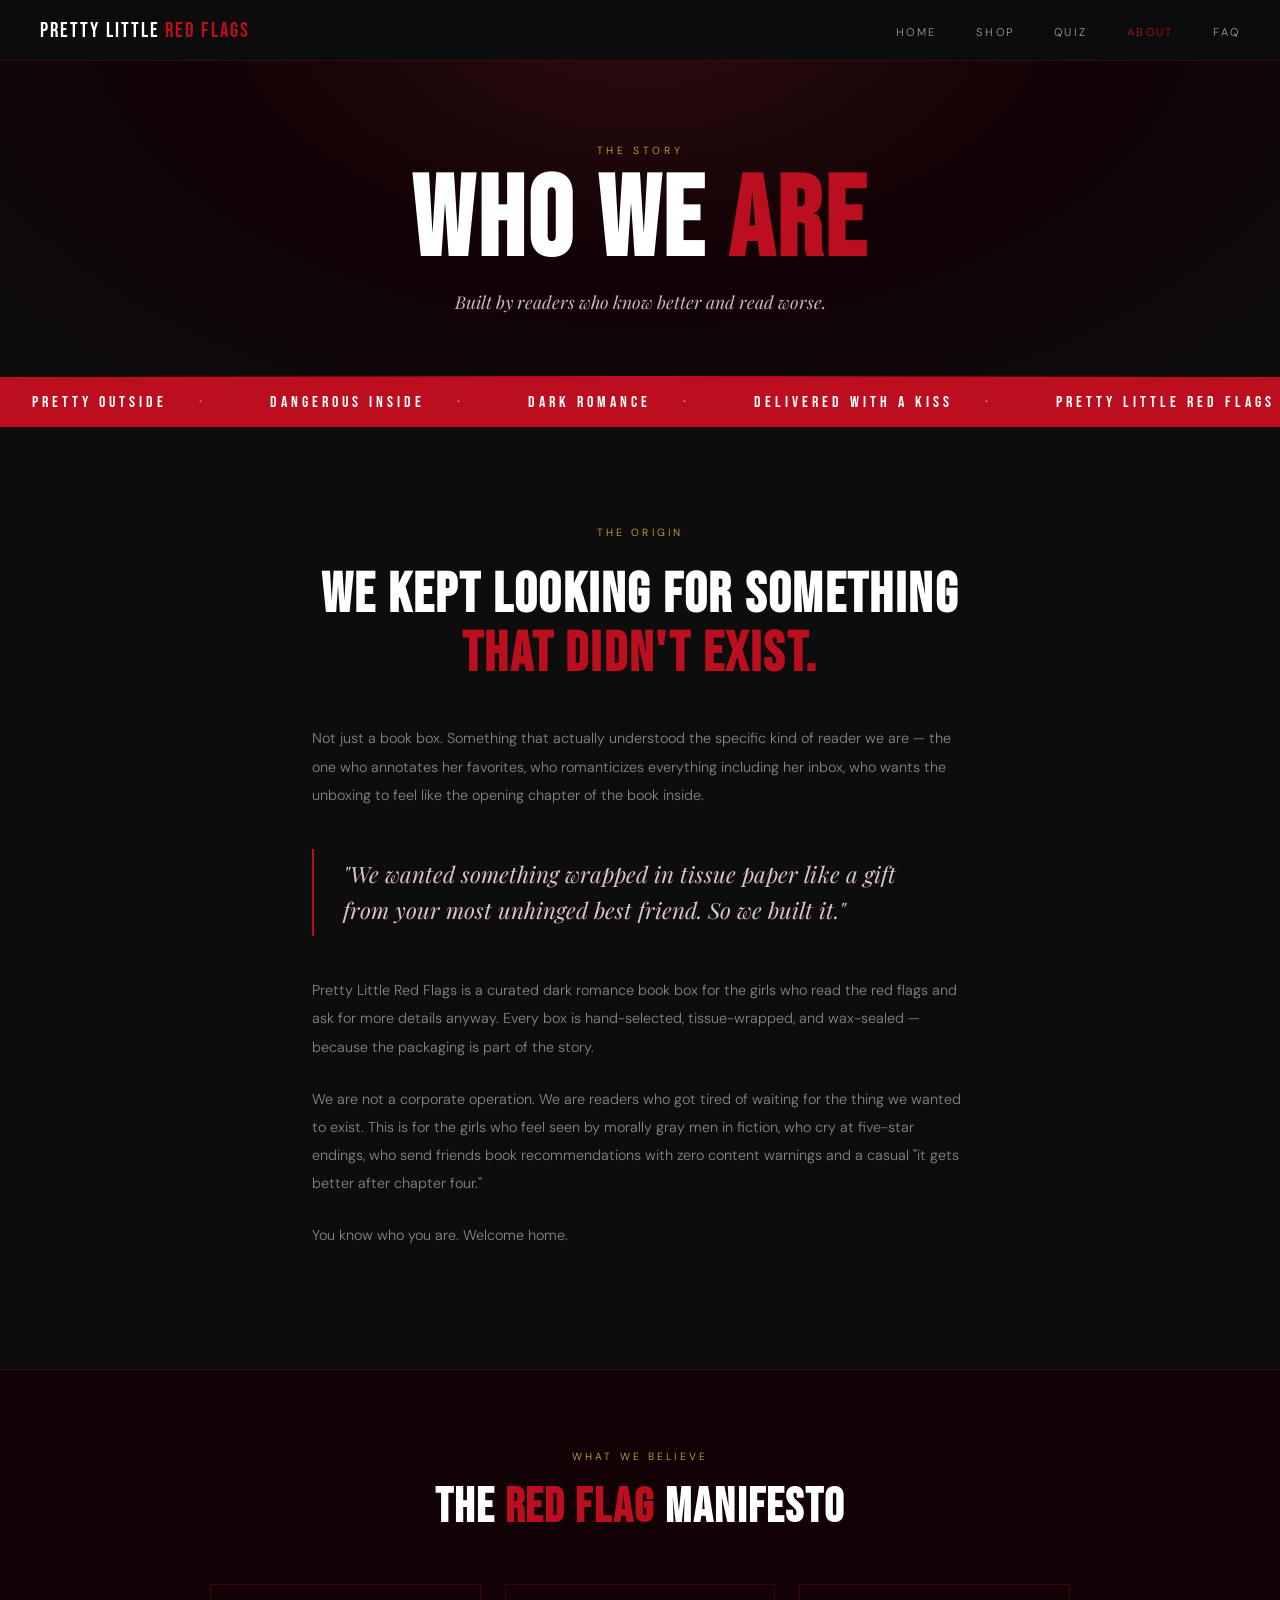
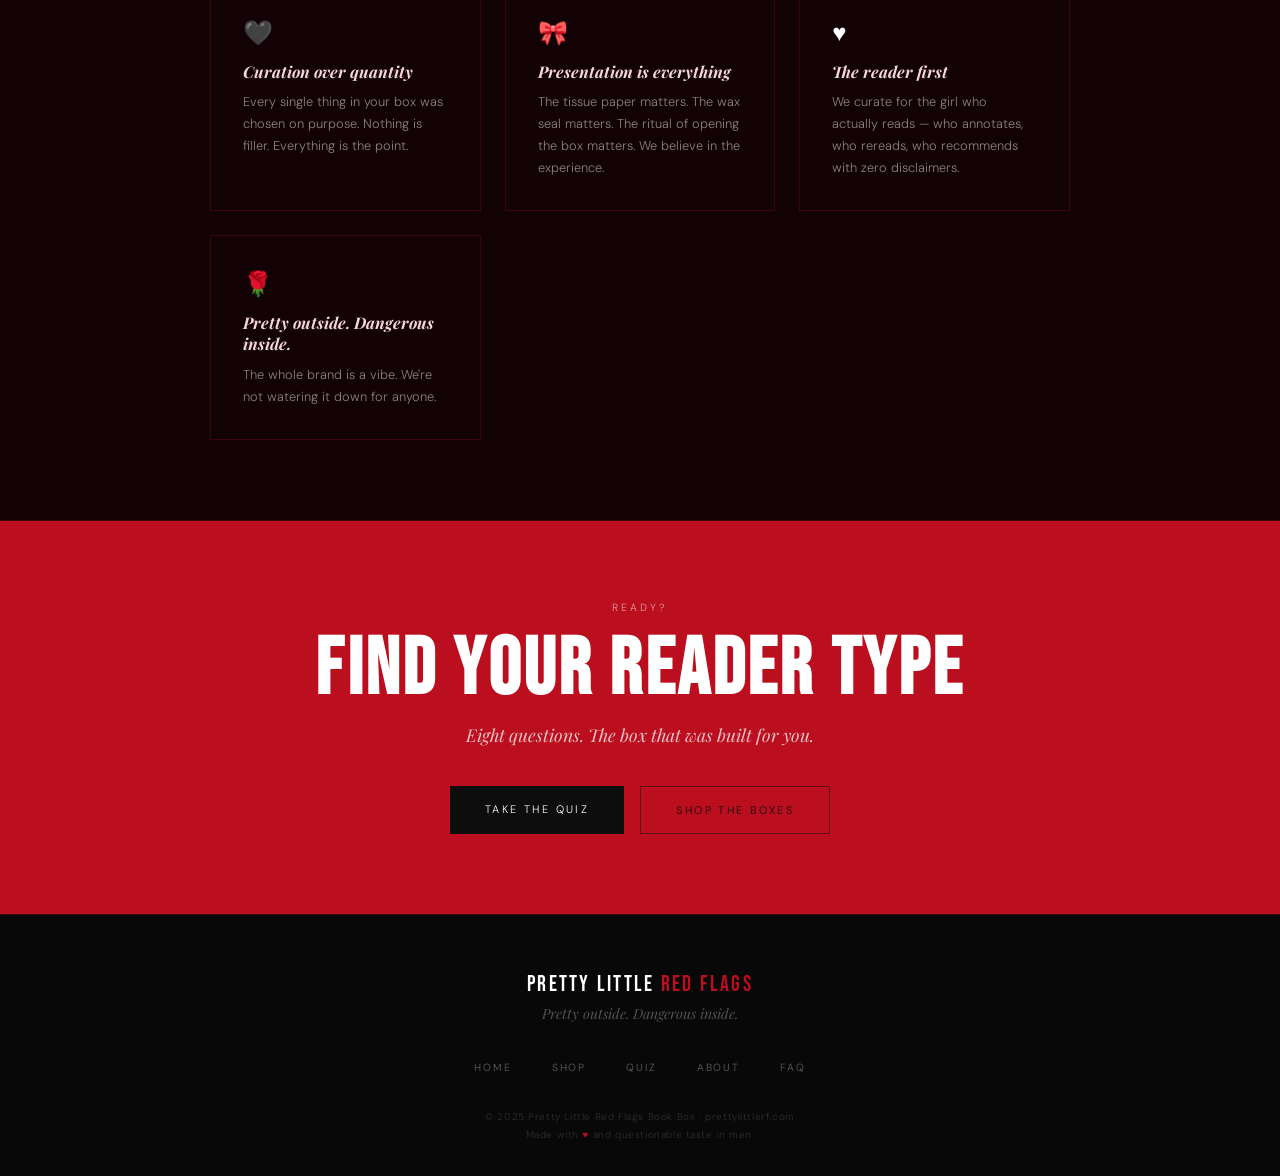
==== commit c47f7fd7: "Add files via upload" ====
--- a/about.html
+++ b/about.html
@@ -1,164 +1,103 @@
 <!DOCTYPE html>
 <html lang="en">
 <head>
-  <meta charset="UTF-8" />
-  <meta name="viewport" content="width=device-width, initial-scale=1.0" />
-  <title>About | Pretty Little Red Flags Book Box</title>
-  <link href="https://fonts.googleapis.com/css2?family=Bebas+Neue&family=DM+Serif+Display:ital@0;1&family=DM+Sans:wght@300;400;500&display=swap" rel="stylesheet" />
-  <link rel="stylesheet" href="styles.css" />
-  <style>
-    .about-hero {
-      padding: 5rem 2rem 3.5rem;
-      text-align: center;
-      background: linear-gradient(180deg, #1a0508 0%, var(--noir) 100%);
-      position: relative;
-    }
-    .about-hero::before {
-      content: '';
-      position: absolute;
-      inset: 0;
-      background: radial-gradient(ellipse at 50% 0%, rgba(187,14,30,0.15) 0%, transparent 65%);
-      pointer-events: none;
-    }
-    .about-hero h1 {
-      font-family: 'Bebas Neue', sans-serif;
-      font-size: clamp(3.5rem, 9vw, 6.5rem);
-      line-height: 0.95;
-      letter-spacing: 0.03em;
-      margin-bottom: 0.8rem;
-    }
-    .about-hero h1 span { color: var(--crimson); }
-    .about-hero p {
-      font-family: 'DM Serif Display', serif;
-      font-style: italic;
-      color: var(--blush);
-      font-size: 1.1rem;
-      opacity: 0.85;
-    }
+<meta charset="UTF-8"/>
+<meta name="viewport" content="width=device-width,initial-scale=1.0"/>
+<title>About | Pretty Little Red Flags Book Box</title>
+<link href="https://fonts.googleapis.com/css2?family=Bebas+Neue&family=Playfair+Display:ital,wght@0,400;0,700;1,400;1,700&family=DM+Sans:wght@300;400;500&display=swap" rel="stylesheet"/>
+<style>
+*,*::before,*::after{box-sizing:border-box;margin:0;padding:0;}
+:root{--crimson:#BB0E1E;--crimson-dark:#8a0a15;--blush:#F6D6DA;--noir:#0D0D0D;--deep:#120205;--gold:#D4AF37;--white:#ffffff;--muted:rgba(255,255,255,0.5);--border:rgba(187,14,30,0.25);}
+html{scroll-behavior:smooth;}
+body{background:var(--noir);color:var(--white);font-family:'DM Sans',sans-serif;font-weight:300;-webkit-font-smoothing:antialiased;overflow-x:hidden;}
+nav{position:fixed;top:0;left:0;right:0;z-index:500;background:rgba(13,13,13,0.95);backdrop-filter:blur(10px);border-bottom:1px solid var(--border);padding:1.1rem 2.5rem;display:flex;align-items:center;justify-content:space-between;}
+.nav-logo{font-family:'Bebas Neue',sans-serif;font-size:1.3rem;letter-spacing:0.1em;color:var(--white);text-decoration:none;z-index:600;position:relative;}
+.nav-logo span{color:var(--crimson);}
+.nav-links{display:flex;gap:2.5rem;list-style:none;}
+.nav-links a{color:rgba(255,255,255,0.6);text-decoration:none;font-size:0.7rem;letter-spacing:0.2em;text-transform:uppercase;transition:color 0.2s;}
+.nav-links a:hover,.nav-links a.active{color:var(--crimson);}
+.burger{display:none;flex-direction:column;gap:5px;cursor:pointer;background:none;border:none;padding:6px;z-index:600;position:relative;}
+.burger span{display:block;width:24px;height:2px;background:var(--white);transition:all 0.3s ease;transform-origin:center;}
+.burger.open span:nth-child(1){transform:translateY(7px) rotate(45deg);}
+.burger.open span:nth-child(2){opacity:0;transform:scaleX(0);}
+.burger.open span:nth-child(3){transform:translateY(-7px) rotate(-45deg);}
+.mobile-nav{display:none;position:fixed;inset:0;background:rgba(13,13,13,0.98);flex-direction:column;align-items:center;justify-content:center;gap:2.5rem;z-index:400;}
+.mobile-nav.open{display:flex;}
+.mobile-nav a{color:rgba(255,255,255,0.8);text-decoration:none;font-family:'Bebas Neue',sans-serif;font-size:2.5rem;letter-spacing:0.1em;transition:color 0.2s;}
+.mobile-nav a:hover,.mobile-nav a.active{color:var(--crimson);}
 
-    /* MANIFESTO */
-    .manifesto {
-      max-width: 680px;
-      margin: 0 auto;
-      padding: 5rem 2rem;
-      text-align: center;
-    }
-    .manifesto h2 {
-      font-family: 'Bebas Neue', sans-serif;
-      font-size: clamp(2rem, 5vw, 3.2rem);
-      letter-spacing: 0.04em;
-      margin-bottom: 2rem;
-      line-height: 1.05;
-    }
-    .manifesto h2 span { color: var(--crimson); }
-    .manifesto p {
-      font-size: 0.9rem;
-      color: var(--gray);
-      line-height: 1.95;
-      margin-bottom: 1.5rem;
-    }
-    .manifesto .pull-quote {
-      border-left: 2px solid var(--crimson);
-      margin: 2.5rem 0;
-      padding: 0.5rem 1.5rem;
-      text-align: left;
-    }
-    .manifesto .pull-quote p {
-      font-family: 'DM Serif Display', serif;
-      font-style: italic;
-      font-size: 1.15rem;
-      color: var(--blush);
-      line-height: 1.6;
-      margin: 0;
-      opacity: 0.9;
-    }
+.page-hero{padding:9rem 2rem 4rem;text-align:center;background:radial-gradient(ellipse at 50% 0%,rgba(187,14,30,0.18) 0%,var(--deep) 50%,var(--noir) 100%);position:relative;}
+.page-hero::after{content:'';position:absolute;bottom:0;left:0;right:0;height:1px;background:linear-gradient(90deg,transparent,var(--crimson),transparent);}
+.page-hero .eyebrow{font-size:0.65rem;letter-spacing:0.35em;text-transform:uppercase;color:var(--gold);margin-bottom:1rem;}
+.page-hero h1{font-family:'Bebas Neue',sans-serif;font-size:clamp(3.5rem,10vw,7rem);line-height:0.9;letter-spacing:0.03em;}
+.page-hero h1 span{color:var(--crimson);}
+.page-hero .sub{font-family:'Playfair Display',serif;font-style:italic;color:var(--blush);font-size:1.1rem;margin-top:1rem;opacity:0.85;}
 
-    /* VALUES STRIP */
-    .values-strip {
-      background: #0a0a0a;
-      border-top: 1px solid var(--border);
-      border-bottom: 1px solid var(--border);
-      padding: 4rem 2rem;
-    }
-    .values-strip h2 {
-      font-family: 'Bebas Neue', sans-serif;
-      font-size: clamp(1.8rem, 4vw, 2.5rem);
-      letter-spacing: 0.05em;
-      text-align: center;
-      margin-bottom: 3rem;
-    }
-    .values-strip h2 span { color: var(--crimson); }
-    .values-grid {
-      display: grid;
-      grid-template-columns: repeat(auto-fit, minmax(220px, 1fr));
-      gap: 2rem;
-      max-width: 860px;
-      margin: 0 auto;
-    }
-    .value-item {
-      padding: 1.5rem;
-      border: 1px solid var(--border);
-    }
-    .value-item .icon {
-      font-size: 1.4rem;
-      margin-bottom: 0.8rem;
-    }
-    .value-item h3 {
-      font-family: 'DM Serif Display', serif;
-      font-style: italic;
-      font-size: 1rem;
-      margin-bottom: 0.6rem;
-      color: var(--blush);
-    }
-    .value-item p {
-      font-size: 0.8rem;
-      color: var(--gray);
-      line-height: 1.7;
-    }
+.ticker{background:var(--crimson);padding:0.9rem 0;overflow:hidden;white-space:nowrap;}
+.ticker-inner{display:inline-flex;animation:ticker 20s linear infinite;}
+.ticker-item{font-family:'Bebas Neue',sans-serif;font-size:1rem;letter-spacing:0.25em;color:var(--white);padding:0 2rem;}
+.ticker-item span{color:rgba(255,255,255,0.5);margin-left:2rem;}
+@keyframes ticker{0%{transform:translateX(0);}100%{transform:translateX(-50%);}}
 
-    /* CTA */
-    .about-cta {
-      padding: 5rem 2rem;
-      text-align: center;
-    }
-    .about-cta h2 {
-      font-family: 'Bebas Neue', sans-serif;
-      font-size: clamp(2rem, 5vw, 3.2rem);
-      letter-spacing: 0.04em;
-      margin-bottom: 0.8rem;
-    }
-    .about-cta h2 span { color: var(--crimson); }
-    .about-cta p {
-      font-family: 'DM Serif Display', serif;
-      font-style: italic;
-      color: var(--blush);
-      font-size: 1rem;
-      margin-bottom: 2rem;
-      opacity: 0.8;
-    }
-    .cta-pair {
-      display: flex;
-      gap: 1rem;
-      justify-content: center;
-      flex-wrap: wrap;
-    }
+/* MANIFESTO */
+.manifesto{max-width:720px;margin:0 auto;padding:6rem 2rem;}
+.manifesto .eyebrow{font-size:0.65rem;letter-spacing:0.3em;text-transform:uppercase;color:var(--gold);margin-bottom:1.5rem;text-align:center;}
+.manifesto h2{font-family:'Bebas Neue',sans-serif;font-size:clamp(2rem,5vw,3.5rem);letter-spacing:0.04em;text-align:center;margin-bottom:2.5rem;line-height:1.05;}
+.manifesto h2 span{color:var(--crimson);}
+.manifesto p{font-size:0.9rem;color:var(--muted);line-height:1.95;margin-bottom:1.5rem;}
+.pull-quote{border-left:2px solid var(--crimson);margin:2.5rem 0;padding:0.5rem 1.8rem;}
+.pull-quote p{font-family:'Playfair Display',serif;font-style:italic;font-size:clamp(1.1rem,2.5vw,1.4rem);color:var(--blush);line-height:1.6;margin:0;opacity:0.9;}
 
-    @media (max-width: 640px) {
-      .about-hero { padding: 3rem 1.25rem 2rem; }
-      .manifesto { padding: 3.5rem 1.25rem; }
-      .values-strip { padding: 3rem 1.25rem; }
-      .about-cta { padding: 3.5rem 1.25rem; }
-    }
-  </style>
+/* VALUES */
+.values{background:var(--deep);border-top:1px solid var(--border);border-bottom:1px solid var(--border);padding:5rem 2rem;}
+.values .eyebrow{font-size:0.65rem;letter-spacing:0.3em;text-transform:uppercase;color:var(--gold);margin-bottom:1rem;text-align:center;}
+.values h2{font-family:'Bebas Neue',sans-serif;font-size:clamp(2rem,5vw,3rem);letter-spacing:0.04em;text-align:center;margin-bottom:3rem;}
+.values h2 span{color:var(--crimson);}
+.values-grid{display:grid;grid-template-columns:repeat(auto-fit,minmax(220px,1fr));gap:1.5rem;max-width:860px;margin:0 auto;}
+.value{border:1px solid var(--border);padding:2rem;transition:border-color 0.3s;}
+.value:hover{border-color:rgba(187,14,30,0.5);}
+.value .icon{font-size:1.5rem;margin-bottom:0.8rem;}
+.value h3{font-family:'Playfair Display',serif;font-style:italic;font-size:1rem;color:var(--blush);margin-bottom:0.6rem;}
+.value p{font-size:0.8rem;color:var(--muted);line-height:1.7;}
+
+/* CTA */
+.about-cta{padding:5rem 2rem;text-align:center;background:var(--crimson);}
+.about-cta .eyebrow{font-size:0.65rem;letter-spacing:0.3em;text-transform:uppercase;color:rgba(255,255,255,0.6);margin-bottom:1rem;}
+.about-cta h2{font-family:'Bebas Neue',sans-serif;font-size:clamp(2.5rem,7vw,5rem);letter-spacing:0.04em;margin-bottom:0.8rem;line-height:1;}
+.about-cta .sub{font-family:'Playfair Display',serif;font-style:italic;color:rgba(255,255,255,0.75);font-size:1.1rem;margin-bottom:2.5rem;}
+.cta-pair{display:flex;gap:1rem;justify-content:center;flex-wrap:wrap;}
+.btn-dark{display:inline-block;background:var(--noir);color:var(--white);text-decoration:none;font-size:0.68rem;letter-spacing:0.22em;text-transform:uppercase;padding:1rem 2.2rem;transition:background 0.2s,transform 0.15s;}
+.btn-dark:hover{background:#1a1a1a;transform:translateY(-2px);}
+.btn-dark-outline{display:inline-block;border:1px solid rgba(13,13,13,0.5);color:var(--noir);text-decoration:none;font-size:0.68rem;letter-spacing:0.22em;text-transform:uppercase;padding:1rem 2.2rem;transition:all 0.2s;}
+.btn-dark-outline:hover{background:var(--noir);color:var(--white);}
+
+footer{background:#080808;border-top:1px solid var(--border);padding:3.5rem 2rem 2rem;text-align:center;}
+.footer-logo{font-family:'Bebas Neue',sans-serif;font-size:1.4rem;letter-spacing:0.1em;margin-bottom:0.4rem;}
+.footer-logo span{color:var(--crimson);}
+.footer-tagline{font-family:'Playfair Display',serif;font-style:italic;font-size:0.88rem;color:rgba(255,255,255,0.3);margin-bottom:2rem;}
+.footer-links{display:flex;justify-content:center;gap:2.5rem;list-style:none;flex-wrap:wrap;margin-bottom:2rem;}
+.footer-links a{color:rgba(255,255,255,0.35);text-decoration:none;font-size:0.65rem;letter-spacing:0.18em;text-transform:uppercase;transition:color 0.2s;}
+.footer-links a:hover{color:var(--crimson);}
+.footer-copy{font-size:0.62rem;color:rgba(255,255,255,0.15);letter-spacing:0.06em;line-height:1.8;}
+.footer-copy .heart{color:var(--crimson);}
+
+@media(max-width:768px){
+  nav{padding:1rem 1.25rem;}
+  .burger{display:flex;}
+  .nav-links{display:none;}
+  .page-hero{padding:7rem 1.25rem 3rem;}
+  .manifesto{padding:4rem 1.25rem;}
+  .values{padding:3.5rem 1.25rem;}
+  .about-cta{padding:3.5rem 1.25rem;}
+  .cta-pair{flex-direction:column;align-items:center;}
+}
+</style>
 </head>
 <body>
-
 <nav>
   <a href="index.html" class="nav-logo">Pretty Little <span>Red Flags</span></a>
-  <button class="burger" id="navBurger" aria-label="Menu">
-    <span></span><span></span><span></span>
-  </button>
-  <ul class="nav-links" id="navLinks">
+  <button class="burger" id="burger" aria-label="Menu"><span></span><span></span><span></span></button>
+  <ul class="nav-links">
     <li><a href="index.html">Home</a></li>
     <li><a href="shop.html">Shop</a></li>
     <li><a href="quiz.html">Quiz</a></li>
@@ -166,68 +105,65 @@
     <li><a href="faq.html">FAQ</a></li>
   </ul>
 </nav>
+<div class="mobile-nav" id="mobileNav">
+  <a href="index.html">Home</a>
+  <a href="shop.html">Shop</a>
+  <a href="quiz.html">Quiz</a>
+  <a href="about.html" class="active">About</a>
+  <a href="faq.html">FAQ</a>
+</div>
 
-<section class="about-hero">
-  <p class="section-eyebrow">The Story</p>
+<section class="page-hero">
+  <p class="eyebrow">The Story</p>
   <h1>Who We <span>Are</span></h1>
-  <p>Built by readers who know better and read worse.</p>
+  <p class="sub">Built by readers who know better and read worse.</p>
 </section>
 
-<div class="divider"><div class="divider-line"></div><span class="divider-icon">♥</span><div class="divider-line right"></div></div>
+<div class="ticker">
+  <div class="ticker-inner">
+    <span class="ticker-item">PRETTY OUTSIDE<span>·</span></span>
+    <span class="ticker-item">DANGEROUS INSIDE<span>·</span></span>
+    <span class="ticker-item">DARK ROMANCE<span>·</span></span>
+    <span class="ticker-item">DELIVERED WITH A KISS<span>·</span></span>
+    <span class="ticker-item">PRETTY LITTLE RED FLAGS<span>·</span></span>
+    <span class="ticker-item">PRETTY OUTSIDE<span>·</span></span>
+    <span class="ticker-item">DANGEROUS INSIDE<span>·</span></span>
+    <span class="ticker-item">DARK ROMANCE<span>·</span></span>
+    <span class="ticker-item">DELIVERED WITH A KISS<span>·</span></span>
+    <span class="ticker-item">PRETTY LITTLE RED FLAGS<span>·</span></span>
+  </div>
+</div>
 
 <section class="manifesto">
-  <p class="section-eyebrow">The Origin</p>
+  <p class="eyebrow">The Origin</p>
   <h2>We kept looking for something<br/><span>that didn't exist.</span></h2>
-
-  <p>Not just a book box. Not just a subscription with a novel and a candle thrown in. Something that actually understood the specific kind of reader we are — the one who annotates her favorites, who buys pretty things to romanticize an already over-romanticized hobby, who wants the unboxing to feel like the opening chapter of the book inside.</p>
-
+  <p>Not just a book box. Something that actually understood the specific kind of reader we are — the one who annotates her favorites, who romanticizes everything including her inbox, who wants the unboxing to feel like the opening chapter of the book inside.</p>
   <div class="pull-quote">
     <p>"We wanted something wrapped in tissue paper like a gift from your most unhinged best friend. So we built it."</p>
   </div>
-
   <p>Pretty Little Red Flags is a curated dark romance book box for the girls who read the red flags and ask for more details anyway. Every box is hand-selected, tissue-wrapped, and wax-sealed — because the packaging is part of the story.</p>
-
-  <p>We are not a corporate operation. We are two readers who got tired of waiting for the thing we wanted to exist. This is for the girls who feel seen by morally gray men in fiction, who cry at five-star endings, who send their friends book recommendations with zero content warnings and a casual "it gets better after chapter four."</p>
-
+  <p>We are not a corporate operation. We are readers who got tired of waiting for the thing we wanted to exist. This is for the girls who feel seen by morally gray men in fiction, who cry at five-star endings, who send friends book recommendations with zero content warnings and a casual "it gets better after chapter four."</p>
   <p>You know who you are. Welcome home.</p>
 </section>
 
-<!-- VALUES -->
-<section class="values-strip">
-  <p class="section-eyebrow" style="text-align:center;margin-bottom:0.5rem;">What We Believe</p>
+<section class="values">
+  <p class="eyebrow">What We Believe</p>
   <h2>The <span>Red Flag</span> Manifesto</h2>
   <div class="values-grid">
-    <div class="value-item">
-      <div class="icon">🖤</div>
-      <h3>Curation over quantity</h3>
-      <p>Every single thing in your box was chosen on purpose. Nothing is filler. Everything is the point.</p>
-    </div>
-    <div class="value-item">
-      <div class="icon">🎀</div>
-      <h3>Presentation is everything</h3>
-      <p>The tissue paper matters. The wax seal matters. The way it feels to open the box matters. We believe in the ritual.</p>
-    </div>
-    <div class="value-item">
-      <div class="icon">♥</div>
-      <h3>The reader first</h3>
-      <p>We curate for the girl who actually reads — who annotates, who rereads, who recommends with zero disclaimers.</p>
-    </div>
-    <div class="value-item">
-      <div class="icon">🌹</div>
-      <h3>Pretty outside. Dangerous inside.</h3>
-      <p>The whole brand is a vibe. We're not watering it down for anyone.</p>
-    </div>
+    <div class="value"><div class="icon">🖤</div><h3>Curation over quantity</h3><p>Every single thing in your box was chosen on purpose. Nothing is filler. Everything is the point.</p></div>
+    <div class="value"><div class="icon">🎀</div><h3>Presentation is everything</h3><p>The tissue paper matters. The wax seal matters. The ritual of opening the box matters. We believe in the experience.</p></div>
+    <div class="value"><div class="icon">♥</div><h3>The reader first</h3><p>We curate for the girl who actually reads — who annotates, who rereads, who recommends with zero disclaimers.</p></div>
+    <div class="value"><div class="icon">🌹</div><h3>Pretty outside. Dangerous inside.</h3><p>The whole brand is a vibe. We're not watering it down for anyone.</p></div>
   </div>
 </section>
 
-<!-- CTA -->
 <section class="about-cta">
-  <p class="section-eyebrow">Ready?</p>
-  <h2>Find Your <span>Reader Type</span></h2>
-  <p>Eight questions. The box that was built for you.</p>
+  <p class="eyebrow">Ready?</p>
+  <h2>Find Your Reader Type</h2>
+  <p class="sub">Eight questions. The box that was built for you.</p>
   <div class="cta-pair">
-    <a href="quiz.html" class="btn-primary">Take the Quiz</a>
-    <a href="shop.html" class="btn-line">Shop the Boxes</a>
+    <a href="quiz.html" class="btn-dark">Take the Quiz</a>
+    <a href="shop.html" class="btn-dark-outline">Shop the Boxes</a>
   </div>
 </section>
 
@@ -235,22 +171,14 @@
   <div class="footer-logo">Pretty Little <span>Red Flags</span></div>
   <p class="footer-tagline">Pretty outside. Dangerous inside.</p>
   <ul class="footer-links">
-    <li><a href="index.html">Home</a></li>
-    <li><a href="shop.html">Shop</a></li>
-    <li><a href="quiz.html">Quiz</a></li>
-    <li><a href="about.html">About</a></li>
-    <li><a href="faq.html">FAQ</a></li>
+    <li><a href="index.html">Home</a></li><li><a href="shop.html">Shop</a></li><li><a href="quiz.html">Quiz</a></li><li><a href="about.html">About</a></li><li><a href="faq.html">FAQ</a></li>
   </ul>
-  <p class="footer-copy">© 2025 Pretty Little Red Flags Book Box · prettylittlerf.com<br/>Made with <span class="rose">♥</span> and questionable taste in men.</p>
+  <p class="footer-copy">© 2025 Pretty Little Red Flags Book Box · prettylittlerf.com<br/>Made with <span class="heart">♥</span> and questionable taste in men.</p>
 </footer>
-
 <script>
-  const burger = document.getElementById('navBurger');
-  const links = document.getElementById('navLinks');
-  burger?.addEventListener('click', () => {
-    burger.classList.toggle('open');
-    links.classList.toggle('open');
-  });
+const burger=document.getElementById('burger');const mobileNav=document.getElementById('mobileNav');
+burger.addEventListener('click',()=>{burger.classList.toggle('open');mobileNav.classList.toggle('open');document.body.style.overflow=mobileNav.classList.contains('open')?'hidden':'';});
+mobileNav.querySelectorAll('a').forEach(a=>{a.addEventListener('click',()=>{burger.classList.remove('open');mobileNav.classList.remove('open');document.body.style.overflow='';});});
 </script>
 </body>
 </html>
